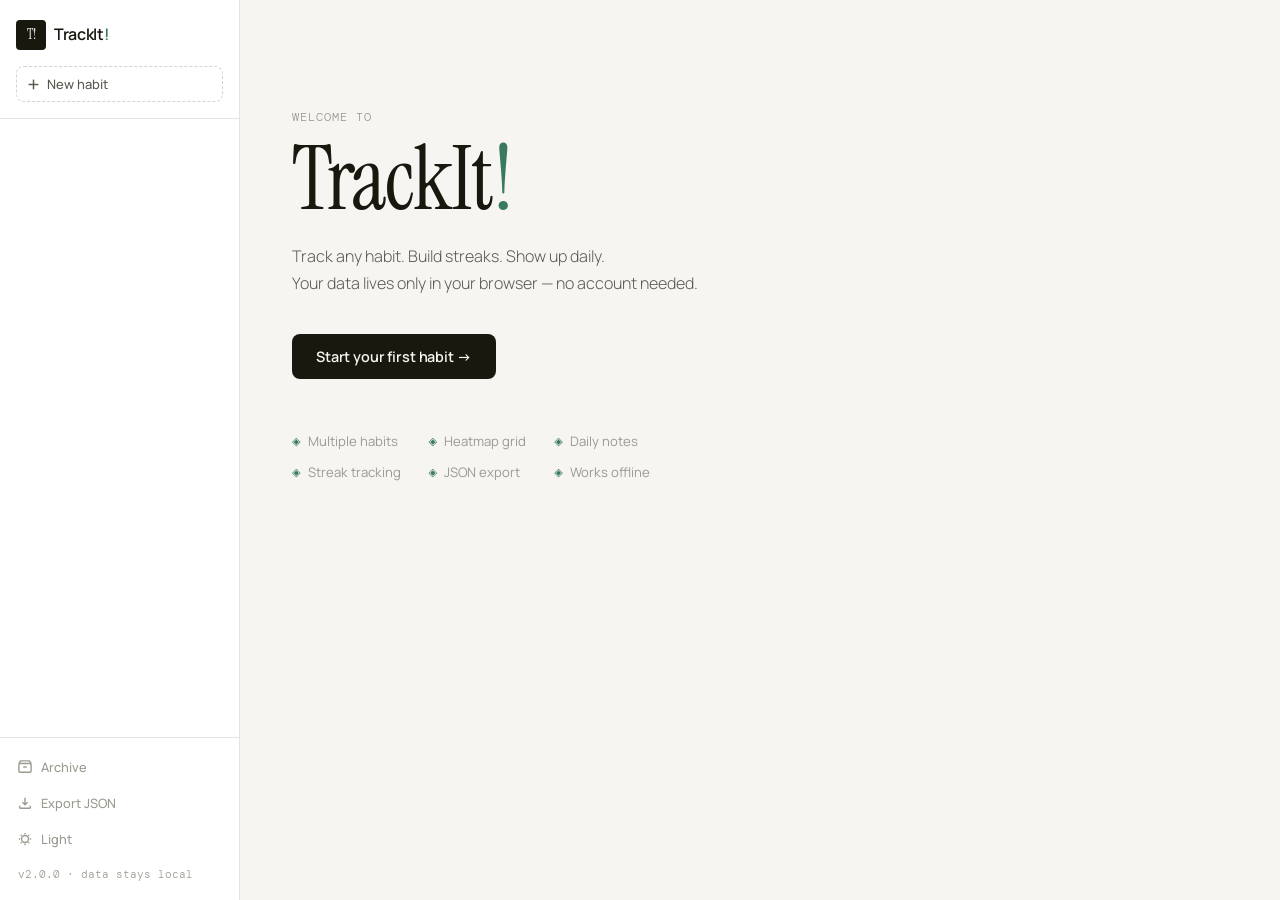
==== index.html @ 3485bd57 "Update index.html" ====
<!DOCTYPE html>
<html lang="en" data-theme="light">
<head>
  <meta charset="UTF-8" />
  <meta name="viewport" content="width=device-width, initial-scale=1.0" />
  <meta name="description" content="TrackIt! — Advanced daily habit and challenge tracker. Track multiple habits, build streaks, visualize progress with heatmaps. Free, private, no sign-up required." />
  <meta name="keywords" content="habit tracker, daily tracker, streak tracker, challenge tracker, productivity, goal tracker" />
  <meta name="category" content="AI Tools & Productivity" />
  <meta name="author" content="TrackIt!" />
  <meta property="og:title" content="TrackIt! — Daily Habit & Challenge Tracker" />
  <meta property="og:description" content="Track multiple habits, build streaks, and visualize your progress. 100% free, no sign-up, works offline." />
  <meta property="og:type" content="website" />
  <title>TrackIt! — Daily Habit & Challenge Tracker</title>
  <link rel="preconnect" href="https://fonts.googleapis.com" />
  <link rel="preconnect" href="https://fonts.gstatic.com" crossorigin />
  <link href="https://fonts.googleapis.com/css2?family=Instrument+Serif:ital@0;1&family=DM+Mono:wght@300;400;500&family=Manrope:wght@300;400;500;600;700&display=swap" rel="stylesheet" />
  <link rel="stylesheet" href="style.css" />

  <script src="script.js"></script> <link rel="manifest" href="manifest.json">
<script>
  if('serviceWorker' in navigator) {
    navigator.serviceWorker.register('sw.js');
  }
</script>
</head>
<body>

  <!-- ─── APP SHELL ─── -->
  <div class="app" id="app">

    <!-- Sidebar -->
    <aside class="sidebar" id="sidebar">
      <div class="sidebar-top">
        <div class="brand">
          <span class="brand-mark">T!</span>
          <span class="brand-name">TrackIt<span class="brand-dot">!</span></span>
        </div>
        <button class="btn-new-habit" id="btnNewHabit" title="New habit (N)">
          <svg viewBox="0 0 16 16" fill="none" stroke="currentColor" stroke-width="1.8"><line x1="8" y1="2" x2="8" y2="14"/><line x1="2" y1="8" x2="14" y2="8"/></svg>
          New habit
        </button>
      </div>

      <nav class="habit-list" id="habitList" aria-label="Your habits"></nav>

      <div class="sidebar-bottom">
        <button class="sb-action" id="btnArchive" title="View archived habits">
          <svg viewBox="0 0 16 16" fill="none" stroke="currentColor" stroke-width="1.6"><rect x="1" y="4" width="14" height="10" rx="1.5"/><path d="M1 4l2-3h10l2 3"/><line x1="6" y1="8" x2="10" y2="8"/></svg>
          Archive
        </button>
        <button class="sb-action" id="btnExport" title="Export all data">
          <svg viewBox="0 0 16 16" fill="none" stroke="currentColor" stroke-width="1.6"><path d="M8 2v8M5 7l3 3 3-3"/><path d="M2 11v2a1 1 0 001 1h10a1 1 0 001-1v-2"/></svg>
          Export JSON
        </button>
        <button class="sb-action" id="btnTheme" title="Toggle theme (T)">
          <svg viewBox="0 0 16 16" fill="none" stroke="currentColor" stroke-width="1.6" id="themeIconSvg"><circle cx="8" cy="8" r="4"/><line x1="8" y1="1" x2="8" y2="2.5"/><line x1="8" y1="13.5" x2="8" y2="15"/><line x1="1" y1="8" x2="2.5" y2="8"/><line x1="13.5" y1="8" x2="15" y2="8"/><line x1="3.2" y1="3.2" x2="4.2" y2="4.2"/><line x1="11.8" y1="11.8" x2="12.8" y2="12.8"/><line x1="12.8" y1="3.2" x2="11.8" y2="4.2"/><line x1="4.2" y1="11.8" x2="3.2" y2="12.8"/></svg>
          <span id="themeLabel">Light</span>
        </button>
        <div class="sidebar-version">v2.0.0 · data stays local</div>
      </div>
    </aside>

    <!-- Mobile top bar -->
    <div class="topbar" id="topbar">
      <button class="topbar-menu" id="btnMobileMenu" aria-label="Menu">
        <svg viewBox="0 0 16 16" fill="none" stroke="currentColor" stroke-width="1.8"><line x1="2" y1="4" x2="14" y2="4"/><line x1="2" y1="8" x2="14" y2="8"/><line x1="2" y1="12" x2="14" y2="12"/></svg>
      </button>
      <span class="topbar-title" id="topbarTitle">TrackIt!</span>
      <button class="topbar-add" id="btnMobileNew" aria-label="New habit">
        <svg viewBox="0 0 16 16" fill="none" stroke="currentColor" stroke-width="1.8"><line x1="8" y1="2" x2="8" y2="14"/><line x1="2" y1="8" x2="14" y2="8"/></svg>
      </button>
    </div>

    <!-- Main content area -->
    <main class="main" id="main">

      <!-- ── EMPTY STATE ── -->
      <section class="view" id="viewEmpty">
        <div class="empty-state">
          <p class="empty-eyebrow">welcome to</p>
          <h1 class="empty-title">TrackIt<span class="empty-accent">!</span></h1>
          <p class="empty-sub">Track any habit. Build streaks. Show up daily.<br/>Your data lives only in your browser — no account needed.</p>
          <button class="btn-primary-lg" id="btnEmptyNew">Start your first habit →</button>
          <div class="empty-features">
            <div class="ef-item"><span class="ef-icon">◈</span> Multiple habits</div>
            <div class="ef-item"><span class="ef-icon">◈</span> Heatmap grid</div>
            <div class="ef-item"><span class="ef-icon">◈</span> Daily notes</div>
            <div class="ef-item"><span class="ef-icon">◈</span> Streak tracking</div>
            <div class="ef-item"><span class="ef-icon">◈</span> JSON export</div>
            <div class="ef-item"><span class="ef-icon">◈</span> Works offline</div>
          </div>
        </div>
      </section>

      <!-- ── HABIT DETAIL VIEW ── -->
      <section class="view hidden" id="viewDetail">

        <!-- Detail header -->
        <header class="detail-header">
          <div class="detail-title-row">
            <div class="detail-color-dot" id="detailColorDot"></div>
            <h1 class="detail-title" id="detailTitle">—</h1>
            <div class="detail-badge" id="detailBadge"></div>
          </div>
          <div class="detail-meta-row">
            <span class="detail-meta" id="detailMeta">—</span>
            <div class="detail-actions">
              <button class="action-btn" id="btnEditHabit" title="Edit habit">
                <svg viewBox="0 0 16 16" fill="none" stroke="currentColor" stroke-width="1.6"><path d="M11.5 2.5l2 2L5 13H3v-2L11.5 2.5z"/></svg>
                Edit
              </button>
              <button class="action-btn danger" id="btnDeleteHabit" title="Delete habit">
                <svg viewBox="0 0 16 16" fill="none" stroke="currentColor" stroke-width="1.6"><polyline points="2,4 14,4"/><path d="M5 4V2h6v2M6 7v5M10 7v5"/><path d="M3 4l1 9a1 1 0 001 1h6a1 1 0 001-1l1-9"/></svg>
                Delete
              </button>
            </div>
          </div>
        </header>

        <!-- Stats strip -->
        <div class="stats-strip">
          <div class="stat-card">
            <span class="stat-num" id="statCompleted">0</span>
            <span class="stat-lbl">completed</span>
          </div>
          <div class="stat-card">
            <span class="stat-num" id="statRemaining">0</span>
            <span class="stat-lbl">remaining</span>
          </div>
          <div class="stat-card accent-card">
            <span class="stat-num" id="statPercent">0%</span>
            <span class="stat-lbl">progress</span>
          </div>
          <div class="stat-card">
            <span class="stat-num" id="statStreak">0</span>
            <span class="stat-lbl">cur. streak</span>
          </div>
          <div class="stat-card">
            <span class="stat-num" id="statBestStreak">0</span>
            <span class="stat-lbl">best streak</span>
          </div>
          <div class="stat-card">
            <span class="stat-num" id="statWeekly">0%</span>
            <span class="stat-lbl">this week</span>
          </div>
        </div>

        <!-- Progress bar -->
        <div class="progress-wrap">
          <div class="progress-track">
            <div class="progress-fill" id="progressFill"></div>
          </div>
          <span class="progress-label" id="progressLabel">0 / 0 days</span>
        </div>

        <!-- Grid section -->
        <div class="grid-section">
          <div class="grid-header">
            <h2 class="grid-title">Day tracker</h2>
            <div class="grid-legend">
              <span class="gl-item"><span class="gl-dot gl-done"></span>Done</span>
              <span class="gl-item"><span class="gl-dot gl-noted"></span>Has note</span>
              <span class="gl-item"><span class="gl-dot gl-todo"></span>Pending</span>
              <span class="gl-sep">· click to toggle · long press for note</span>
            </div>
          </div>
          <div class="day-grid" id="dayGrid" role="list" aria-label="Day grid"></div>
        </div>

        <!-- Notes timeline -->
        <div class="notes-section" id="notesSection">
          <h2 class="notes-title">Notes <span class="notes-count" id="notesCount"></span></h2>
          <div class="notes-list" id="notesList"></div>
        </div>

      </section>

      <!-- ── ARCHIVE VIEW ── -->
      <section class="view hidden" id="viewArchive">
        <header class="arch-header">
          <h1 class="arch-title">Archive</h1>
          <button class="text-btn" id="btnBackFromArchive">← Back</button>
        </header>
        <div class="arch-list" id="archList"></div>
        <p class="arch-empty hidden" id="archEmpty">No archived habits yet.</p>
      </section>

    </main>
  </div>

  <!-- ─── MOBILE SIDEBAR OVERLAY ─── -->
  <div class="sidebar-overlay hidden" id="sidebarOverlay"></div>

  <!-- ─── MODAL: Create / Edit Habit ─── -->
  <div class="modal-backdrop hidden" id="modalHabit" role="dialog" aria-modal="true" aria-labelledby="modalHabitTitle">
    <div class="modal">
      <div class="modal-header">
        <h2 class="modal-title" id="modalHabitTitle">New habit</h2>
        <button class="modal-close" id="btnCloseHabitModal" aria-label="Close">✕</button>
      </div>
      <div class="modal-body">
        <div class="form-field">
          <label class="form-label" for="inputHabitName">Habit name *</label>
          <input class="form-input" type="text" id="inputHabitName" placeholder="e.g. Read 20 pages daily" maxlength="70" autocomplete="off" />
        </div>
        <div class="form-field">
          <label class="form-label" for="inputHabitDesc">Description (optional)</label>
          <input class="form-input" type="text" id="inputHabitDesc" placeholder="Why does this matter to you?" maxlength="140" autocomplete="off" />
        </div>
        <div class="form-field">
          <label class="form-label">Duration</label>
          <div class="dur-grid">
            <button class="dur-btn active" data-days="21">21 days</button>
            <button class="dur-btn" data-days="30">30 days</button>
            <button class="dur-btn" data-days="60">60 days</button>
            <button class="dur-btn" data-days="90">90 days</button>
            <button class="dur-btn" data-days="100">100 days</button>
            <button class="dur-btn" data-days="150">150 days</button>
          </div>
        </div>
        <div class="form-field">
          <label class="form-label">Color tag</label>
          <div class="color-picker" id="colorPicker">
            <button class="cp-btn active" data-color="#3a7a5c" style="background:#3a7a5c" aria-label="Green"></button>
            <button class="cp-btn" data-color="#4a72a8" style="background:#4a72a8" aria-label="Blue"></button>
            <button class="cp-btn" data-color="#a0522d" style="background:#a0522d" aria-label="Brown"></button>
            <button class="cp-btn" data-color="#8b5cf6" style="background:#8b5cf6" aria-label="Purple"></button>
            <button class="cp-btn" data-color="#c47d2f" style="background:#c47d2f" aria-label="Amber"></button>
            <button class="cp-btn" data-color="#c24a6e" style="background:#c24a6e" aria-label="Rose"></button>
            <button class="cp-btn" data-color="#2d7a8b" style="background:#2d7a8b" aria-label="Teal"></button>
            <button class="cp-btn" data-color="#6b7280" style="background:#6b7280" aria-label="Gray"></button>
          </div>
        </div>
        <div class="form-field">
          <label class="form-label" for="inputStartDate">Start date</label>
          <input class="form-input" type="date" id="inputStartDate" />
        </div>
      </div>
      <div class="modal-footer">
        <button class="btn-ghost" id="btnCancelHabit">Cancel</button>
        <button class="btn-primary-sm" id="btnSaveHabit">Create habit →</button>
      </div>
    </div>
  </div>

  <!-- ─── MODAL: Day Note ─── -->
  <div class="modal-backdrop hidden" id="modalNote" role="dialog" aria-modal="true" aria-labelledby="modalNoteTitle">
    <div class="modal modal-sm">
      <div class="modal-header">
        <h2 class="modal-title" id="modalNoteTitle">Day note</h2>
        <button class="modal-close" id="btnCloseNoteModal" aria-label="Close">✕</button>
      </div>
      <div class="modal-body">
        <p class="note-day-label" id="noteDayLabel">Day — </p>
        <div class="note-toggle-row">
          <span>Mark as completed?</span>
          <label class="toggle-switch">
            <input type="checkbox" id="noteDoneCheckbox" />
            <span class="toggle-track"><span class="toggle-thumb"></span></span>
          </label>
        </div>
        <div class="form-field">
          <label class="form-label" for="inputNoteText">Note (optional)</label>
          <textarea class="form-textarea" id="inputNoteText" placeholder="How did it go today? Any reflections…" rows="4" maxlength="500"></textarea>
          <span class="char-count" id="noteCharCount">0 / 500</span>
        </div>
      </div>
      <div class="modal-footer">
        <button class="btn-ghost" id="btnCancelNote">Cancel</button>
        <button class="btn-primary-sm" id="btnSaveNote">Save →</button>
      </div>
    </div>
  </div>

  <!-- ─── TOAST ─── -->
  <div class="toast-container" id="toastContainer" aria-live="polite"></div>

  <!-- ─── CONFETTI CANVAS ─── -->
  <canvas id="confettiCanvas" aria-hidden="true"></canvas>


</body>
</html>
---- style.css ----
/* ============================================================
   TRACKIT! v2 — style.css
   Instrument Serif display · Manrope body · DM Mono data
   Refined editorial-minimalist productivity aesthetic
   ============================================================ */

/* ── Tokens ── */
:root {
  --bg:           #f6f5f2;
  --bg-2:         #efeee9;
  --surface:      #ffffff;
  --surface-2:    #f9f8f5;
  --border:       #e4e3de;
  --border-2:     #d4d3cc;
  --text:         #18180f;
  --text-2:       #5a594f;
  --text-3:       #9b9a90;
  --text-inv:     #f6f5f2;
  --accent:       #3a7a5c;
  --accent-dim:   #edf5f0;
  --accent-border:#b4d9c5;
  --danger:       #b94040;
  --danger-dim:   #fdf0f0;
  --sidebar-w:    240px;
  --topbar-h:     52px;
  --font-serif:   'Instrument Serif', Georgia, serif;
  --font-sans:    'Manrope', system-ui, sans-serif;
  --font-mono:    'DM Mono', 'Courier New', monospace;
  --r-sm:         4px;
  --r:            8px;
  --r-lg:         14px;
  --shadow-sm:    0 1px 3px rgba(0,0,0,0.07);
  --shadow:       0 4px 16px rgba(0,0,0,0.09);
  --shadow-lg:    0 8px 32px rgba(0,0,0,0.13);
  --ease:         cubic-bezier(0.4, 0, 0.2, 1);
  --t:            160ms;
}

[data-theme="dark"] {
  --bg:           #111109;
  --bg-2:         #1a1a12;
  --surface:      #1f1f17;
  --surface-2:    #252518;
  --border:       #2a2a20;
  --border-2:     #38382c;
  --text:         #f0efe8;
  --text-2:       #9b9a8c;
  --text-3:       #5a5a4f;
  --text-inv:     #111109;
  --accent:       #5aad82;
  --accent-dim:   #1a2e24;
  --accent-border:#2e5c40;
  --danger:       #d46060;
  --danger-dim:   #2a1515;
  --shadow-sm:    0 1px 3px rgba(0,0,0,0.3);
  --shadow:       0 4px 16px rgba(0,0,0,0.35);
  --shadow-lg:    0 8px 32px rgba(0,0,0,0.45);
}

/* ── Reset ── */
*, *::before, *::after { box-sizing: border-box; margin: 0; padding: 0; }
html { font-size: 16px; scroll-behavior: smooth; }
body {
  background: var(--bg);
  color: var(--text);
  font-family: var(--font-sans);
  font-size: 0.9rem;
  line-height: 1.6;
  -webkit-font-smoothing: antialiased;
  -moz-osx-font-smoothing: grayscale;
  min-height: 100vh;
  transition: background var(--t) var(--ease), color var(--t) var(--ease);
}
button { cursor: pointer; font-family: inherit; border: none; background: none; transition: all var(--t) var(--ease); }
input, textarea { font-family: inherit; }
*:focus-visible { outline: 2px solid var(--accent); outline-offset: 2px; border-radius: var(--r-sm); }

/* ── App layout ── */
.app {
  display: flex;
  min-height: 100vh;
}

/* ── Sidebar ── */
.sidebar {
  width: var(--sidebar-w);
  min-height: 100vh;
  background: var(--surface);
  border-right: 1px solid var(--border);
  display: flex;
  flex-direction: column;
  position: fixed;
  top: 0; left: 0; bottom: 0;
  z-index: 50;
  transition: transform var(--t) var(--ease), background var(--t) var(--ease);
}
.sidebar-top { padding: 20px 16px 16px; border-bottom: 1px solid var(--border); }
.brand { display: flex; align-items: center; gap: 8px; margin-bottom: 16px; }
.brand-mark {
  width: 30px; height: 30px;
  background: var(--text);
  color: var(--bg);
  border-radius: var(--r-sm);
  display: flex; align-items: center; justify-content: center;
  font-family: var(--font-serif);
  font-size: 0.9rem;
  font-weight: 400;
  flex-shrink: 0;
}
.brand-name { font-size: 1rem; font-weight: 600; letter-spacing: -0.02em; }
.brand-dot { color: var(--accent); }

.btn-new-habit {
  width: 100%;
  display: flex;
  align-items: center;
  gap: 7px;
  padding: 8px 10px;
  border: 1.5px dashed var(--border-2);
  border-radius: var(--r);
  font-size: 0.8125rem;
  color: var(--text-2);
  font-weight: 500;
}
.btn-new-habit svg { width: 13px; height: 13px; flex-shrink: 0; }
.btn-new-habit:hover { border-color: var(--accent); color: var(--accent); background: var(--accent-dim); }

.habit-list { flex: 1; overflow-y: auto; padding: 8px 8px; }
.habit-list::-webkit-scrollbar { width: 3px; }
.habit-list::-webkit-scrollbar-track { background: transparent; }
.habit-list::-webkit-scrollbar-thumb { background: var(--border-2); border-radius: 99px; }

.habit-item {
  display: flex;
  align-items: center;
  gap: 9px;
  padding: 9px 10px;
  border-radius: var(--r);
  cursor: pointer;
  font-size: 0.825rem;
  color: var(--text-2);
  font-weight: 500;
  position: relative;
  overflow: hidden;
  transition: background var(--t) var(--ease), color var(--t) var(--ease);
}
.habit-item:hover { background: var(--bg); color: var(--text); }
.habit-item.active { background: var(--bg-2); color: var(--text); }
.habit-item-dot {
  width: 8px; height: 8px;
  border-radius: 50%;
  flex-shrink: 0;
}
.habit-item-name { flex: 1; white-space: nowrap; overflow: hidden; text-overflow: ellipsis; }
.habit-item-pct {
  font-family: var(--font-mono);
  font-size: 0.7rem;
  color: var(--text-3);
  font-weight: 400;
  flex-shrink: 0;
}
.habit-item.active .habit-item-pct { color: var(--text-2); }

.habit-list-empty {
  padding: 16px 10px;
  font-size: 0.8rem;
  color: var(--text-3);
  text-align: center;
  font-style: italic;
}

.sidebar-bottom {
  padding: 12px 8px;
  border-top: 1px solid var(--border);
  display: flex;
  flex-direction: column;
  gap: 2px;
}
.sb-action {
  display: flex;
  align-items: center;
  gap: 9px;
  width: 100%;
  padding: 8px 10px;
  border-radius: var(--r);
  font-size: 0.8rem;
  color: var(--text-3);
  font-weight: 500;
  text-align: left;
}
.sb-action svg { width: 14px; height: 14px; flex-shrink: 0; }
.sb-action:hover { background: var(--bg); color: var(--text-2); }
.sidebar-version {
  padding: 8px 10px 4px;
  font-size: 0.7rem;
  color: var(--text-3);
  font-family: var(--font-mono);
  font-weight: 300;
}

/* ── Mobile top bar ── */
.topbar {
  display: none;
  position: fixed;
  top: 0; left: 0; right: 0;
  height: var(--topbar-h);
  background: var(--surface);
  border-bottom: 1px solid var(--border);
  z-index: 60;
  align-items: center;
  justify-content: space-between;
  padding: 0 16px;
}
.topbar-menu, .topbar-add {
  width: 36px; height: 36px;
  display: flex; align-items: center; justify-content: center;
  color: var(--text-2);
  border-radius: var(--r-sm);
}
.topbar-menu svg, .topbar-add svg { width: 18px; height: 18px; }
.topbar-menu:hover, .topbar-add:hover { background: var(--bg); color: var(--text); }
.topbar-title { font-weight: 600; font-size: 0.9rem; letter-spacing: -0.01em; }

/* ── Sidebar overlay (mobile) ── */
.sidebar-overlay {
  display: none;
  position: fixed; inset: 0;
  background: rgba(0,0,0,0.4);
  z-index: 49;
  backdrop-filter: blur(2px);
}
.sidebar-overlay.visible { display: block; }

/* ── Main ── */
.main {
  flex: 1;
  margin-left: var(--sidebar-w);
  min-height: 100vh;
  display: flex;
  flex-direction: column;
}
.view { padding: 48px 52px; max-width: 860px; }

/* ── Empty State ── */
.empty-state {
  display: flex;
  flex-direction: column;
  align-items: flex-start;
  padding-top: 60px;
}
.empty-eyebrow {
  font-family: var(--font-mono);
  font-size: 0.75rem;
  font-weight: 300;
  color: var(--text-3);
  letter-spacing: 0.08em;
  text-transform: uppercase;
  margin-bottom: 8px;
}
.empty-title {
  font-family: var(--font-serif);
  font-size: clamp(3.5rem, 8vw, 5.5rem);
  font-weight: 400;
  line-height: 1;
  letter-spacing: -0.02em;
  margin-bottom: 20px;
}
.empty-accent { color: var(--accent); }
.empty-sub {
  font-size: 1rem;
  color: var(--text-2);
  font-weight: 300;
  line-height: 1.7;
  max-width: 420px;
  margin-bottom: 36px;
}
.btn-primary-lg {
  padding: 13px 24px;
  background: var(--text);
  color: var(--bg);
  border-radius: var(--r);
  font-size: 0.9rem;
  font-weight: 600;
  letter-spacing: -0.01em;
  margin-bottom: 52px;
}
.btn-primary-lg:hover { opacity: 0.8; transform: translateY(-1px); }
.btn-primary-lg:active { transform: translateY(0); }

.empty-features {
  display: grid;
  grid-template-columns: repeat(3, auto);
  gap: 10px 28px;
}
.ef-item { font-size: 0.82rem; color: var(--text-3); display: flex; align-items: center; gap: 7px; }
.ef-icon { color: var(--accent); font-size: 0.7rem; }

/* ── Detail header ── */
.detail-header {
  border-bottom: 1px solid var(--border);
  padding-bottom: 20px;
  margin-bottom: 32px;
}
.detail-title-row {
  display: flex;
  align-items: center;
  gap: 12px;
  margin-bottom: 10px;
  flex-wrap: wrap;
}
.detail-color-dot {
  width: 12px; height: 12px;
  border-radius: 50%;
  flex-shrink: 0;
}
.detail-title {
  font-family: var(--font-serif);
  font-size: clamp(1.6rem, 3.5vw, 2.2rem);
  font-weight: 400;
  letter-spacing: -0.02em;
  line-height: 1.2;
}
.detail-badge {
  font-family: var(--font-mono);
  font-size: 0.7rem;
  font-weight: 400;
  padding: 3px 8px;
  border-radius: 99px;
  background: var(--accent-dim);
  color: var(--accent);
  border: 1px solid var(--accent-border);
}
.detail-meta-row {
  display: flex;
  align-items: center;
  justify-content: space-between;
  flex-wrap: wrap;
  gap: 12px;
}
.detail-meta {
  font-size: 0.8rem;
  color: var(--text-3);
  font-family: var(--font-mono);
  font-weight: 300;
}
.detail-actions { display: flex; gap: 6px; }
.action-btn {
  display: flex;
  align-items: center;
  gap: 5px;
  padding: 6px 10px;
  border-radius: var(--r-sm);
  border: 1px solid var(--border);
  font-size: 0.775rem;
  color: var(--text-2);
  font-weight: 500;
}
.action-btn svg { width: 12px; height: 12px; }
.action-btn:hover { background: var(--bg); color: var(--text); border-color: var(--border-2); }
.action-btn.danger:hover { background: var(--danger-dim); color: var(--danger); border-color: var(--danger); }

/* ── Stats strip ── */
.stats-strip {
  display: flex;
  gap: 0;
  border: 1px solid var(--border);
  border-radius: var(--r-lg);
  overflow: hidden;
  margin-bottom: 24px;
  background: var(--surface);
}
.stat-card {
  flex: 1;
  padding: 16px 14px 14px;
  display: flex;
  flex-direction: column;
  gap: 4px;
  border-right: 1px solid var(--border);
  min-width: 0;
}
.stat-card:last-child { border-right: none; }
.stat-num {
  font-family: var(--font-mono);
  font-size: 1.4rem;
  font-weight: 400;
  letter-spacing: -0.04em;
  line-height: 1;
  color: var(--text);
}
.stat-lbl {
  font-size: 0.68rem;
  color: var(--text-3);
  text-transform: uppercase;
  letter-spacing: 0.06em;
  font-weight: 600;
  white-space: nowrap;
}
.accent-card .stat-num { color: var(--accent); }

/* ── Progress bar ── */
.progress-wrap {
  display: flex;
  align-items: center;
  gap: 14px;
  margin-bottom: 36px;
}
.progress-track {
  flex: 1;
  height: 4px;
  background: var(--border);
  border-radius: 99px;
  overflow: hidden;
}
.progress-fill {
  height: 100%;
  width: 0%;
  background: var(--accent);
  border-radius: 99px;
  transition: width 500ms var(--ease);
}
.progress-label {
  font-family: var(--font-mono);
  font-size: 0.72rem;
  color: var(--text-3);
  white-space: nowrap;
  font-weight: 400;
}

/* ── Grid ── */
.grid-section { margin-bottom: 48px; }
.grid-header {
  display: flex;
  align-items: center;
  justify-content: space-between;
  margin-bottom: 16px;
  flex-wrap: wrap;
  gap: 10px;
}
.grid-title { font-size: 0.8125rem; font-weight: 600; text-transform: uppercase; letter-spacing: 0.07em; color: var(--text-2); }
.grid-legend {
  display: flex;
  align-items: center;
  gap: 12px;
  flex-wrap: wrap;
}
.gl-item { display: flex; align-items: center; gap: 5px; font-size: 0.72rem; color: var(--text-3); }
.gl-dot {
  width: 9px; height: 9px;
  border-radius: 2px;
  border: 1px solid;
}
.gl-done { background: var(--accent-dim); border-color: var(--accent-border); }
.gl-noted { background: #fef3e2; border-color: #f5c976; }
[data-theme="dark"] .gl-noted { background: #2a2000; border-color: #5a4000; }
.gl-todo { background: var(--surface-2); border-color: var(--border-2); }
.gl-sep { font-size: 0.7rem; color: var(--text-3); font-style: italic; }

.day-grid {
  display: grid;
  grid-template-columns: repeat(auto-fill, minmax(52px, 1fr));
  gap: 5px;
}

/* Day cell */
.day-cell {
  aspect-ratio: 1;
  border: 1px solid var(--border);
  border-radius: var(--r-sm);
  display: flex;
  flex-direction: column;
  align-items: center;
  justify-content: center;
  gap: 2px;
  font-family: var(--font-mono);
  font-size: 0.7rem;
  font-weight: 400;
  color: var(--text-3);
  background: var(--surface);
  cursor: pointer;
  user-select: none;
  position: relative;
  transition: border-color var(--t) var(--ease), background var(--t) var(--ease),
              color var(--t) var(--ease), transform var(--t) var(--ease),
              box-shadow var(--t) var(--ease);
}
.day-cell:hover { border-color: var(--accent); color: var(--accent); transform: translateY(-1px); box-shadow: var(--shadow-sm); }
.day-cell:active { transform: translateY(0); box-shadow: none; }
.day-cell.done {
  background: var(--accent-dim);
  border-color: var(--accent-border);
  color: var(--accent);
  font-weight: 500;
}
.day-cell.has-note { box-shadow: inset 0 -2px 0 0 #f5c976; }
[data-theme="dark"] .day-cell.has-note { box-shadow: inset 0 -2px 0 0 #5a4000; }
.day-cell.done.has-note { box-shadow: inset 0 -2px 0 0 #f5c976; }
.cell-check {
  position: absolute;
  top: 2px; right: 3px;
  font-size: 0.5rem;
  color: var(--accent);
  opacity: 0.75;
  font-family: var(--font-sans);
}
.cell-note-dot {
  position: absolute;
  bottom: 3px; right: 3px;
  width: 4px; height: 4px;
  border-radius: 50%;
  background: #f5c976;
}
[data-theme="dark"] .cell-note-dot { background: #8a6400; }

/* Pop animation */
@keyframes cellPop {
  0%   { transform: scale(1); }
  35%  { transform: scale(0.88); }
  65%  { transform: scale(1.08); }
  100% { transform: scale(1); }
}
.day-cell.pop { animation: cellPop 230ms var(--ease) forwards; }

/* ── Notes timeline ── */
.notes-section { border-top: 1px solid var(--border); padding-top: 28px; }
.notes-title {
  font-size: 0.8125rem;
  font-weight: 600;
  text-transform: uppercase;
  letter-spacing: 0.07em;
  color: var(--text-2);
  margin-bottom: 16px;
  display: flex;
  align-items: center;
  gap: 8px;
}
.notes-count {
  font-family: var(--font-mono);
  font-size: 0.7rem;
  font-weight: 400;
  color: var(--text-3);
  text-transform: none;
  letter-spacing: 0;
}
.notes-list { display: flex; flex-direction: column; gap: 12px; }
.note-entry {
  display: flex;
  gap: 16px;
  padding: 14px 16px;
  background: var(--surface);
  border: 1px solid var(--border);
  border-radius: var(--r);
  animation: fadeUp 250ms var(--ease);
}
@keyframes fadeUp { from { opacity:0; transform: translateY(6px); } to { opacity:1; transform: translateY(0); } }
.note-entry-day {
  font-family: var(--font-mono);
  font-size: 0.7rem;
  font-weight: 500;
  color: var(--text-3);
  white-space: nowrap;
  padding-top: 2px;
  min-width: 44px;
}
.note-entry-text { font-size: 0.875rem; color: var(--text-2); line-height: 1.6; font-weight: 300; }
.notes-empty { font-size: 0.825rem; color: var(--text-3); font-style: italic; padding: 4px 0; }

/* ── Archive view ── */
.arch-header {
  display: flex; align-items: center; justify-content: space-between;
  margin-bottom: 32px;
  border-bottom: 1px solid var(--border);
  padding-bottom: 16px;
}
.arch-title { font-family: var(--font-serif); font-size: 2rem; font-weight: 400; letter-spacing: -0.02em; }
.arch-list { display: flex; flex-direction: column; gap: 12px; }
.arch-card {
  padding: 16px 20px;
  background: var(--surface);
  border: 1px solid var(--border);
  border-radius: var(--r-lg);
  display: flex;
  align-items: center;
  gap: 14px;
}
.arch-dot { width: 10px; height: 10px; border-radius: 50%; flex-shrink: 0; }
.arch-info { flex: 1; }
.arch-name { font-weight: 600; font-size: 0.9rem; margin-bottom: 3px; }
.arch-sub { font-size: 0.78rem; color: var(--text-3); font-family: var(--font-mono); font-weight: 300; }
.arch-pct { font-family: var(--font-mono); font-size: 1.1rem; font-weight: 400; color: var(--text-2); }
.arch-restore {
  padding: 6px 12px;
  border: 1px solid var(--border-2);
  border-radius: var(--r-sm);
  font-size: 0.775rem;
  color: var(--text-2);
  font-weight: 500;
}
.arch-restore:hover { border-color: var(--accent); color: var(--accent); }
.arch-empty { font-size: 0.9rem; color: var(--text-3); font-style: italic; padding: 16px 0; }

/* ── Shared buttons ── */
.text-btn { font-size: 0.825rem; color: var(--text-3); font-weight: 500; padding: 4px 0; border-bottom: 1px solid transparent; }
.text-btn:hover { color: var(--text-2); border-color: var(--border-2); }

/* ── Modal ── */
.modal-backdrop {
  position: fixed; inset: 0;
  background: rgba(0,0,0,0.45);
  z-index: 200;
  display: flex;
  align-items: center;
  justify-content: center;
  padding: 16px;
  backdrop-filter: blur(3px);
  animation: backdropIn 160ms var(--ease);
}
@keyframes backdropIn { from { opacity:0; } to { opacity:1; } }
.modal-backdrop.hidden { display: none; }
.modal {
  background: var(--surface);
  border: 1px solid var(--border);
  border-radius: var(--r-lg);
  width: 100%;
  max-width: 480px;
  box-shadow: var(--shadow-lg);
  animation: modalIn 200ms var(--ease);
}
.modal-sm { max-width: 400px; }
@keyframes modalIn { from { opacity:0; transform: scale(0.96) translateY(8px); } to { opacity:1; transform: scale(1) translateY(0); } }
.modal-header {
  display: flex;
  align-items: center;
  justify-content: space-between;
  padding: 20px 24px 16px;
  border-bottom: 1px solid var(--border);
}
.modal-title { font-size: 1rem; font-weight: 600; letter-spacing: -0.01em; }
.modal-close {
  width: 28px; height: 28px;
  display: flex; align-items: center; justify-content: center;
  border-radius: var(--r-sm);
  font-size: 0.8rem;
  color: var(--text-3);
}
.modal-close:hover { background: var(--bg); color: var(--text); }
.modal-body { padding: 20px 24px; display: flex; flex-direction: column; gap: 18px; }
.modal-footer {
  display: flex;
  align-items: center;
  justify-content: flex-end;
  gap: 8px;
  padding: 16px 24px 20px;
  border-top: 1px solid var(--border);
}

/* Form elements */
.form-field { display: flex; flex-direction: column; gap: 6px; }
.form-label { font-size: 0.775rem; font-weight: 600; color: var(--text-2); text-transform: uppercase; letter-spacing: 0.05em; }
.form-input {
  width: 100%;
  padding: 10px 12px;
  background: var(--bg);
  border: 1px solid var(--border-2);
  border-radius: var(--r-sm);
  font-size: 0.875rem;
  color: var(--text);
  outline: none;
  transition: border-color var(--t) var(--ease), box-shadow var(--t) var(--ease);
}
.form-input::placeholder { color: var(--text-3); }
.form-input:focus { border-color: var(--accent); box-shadow: 0 0 0 3px color-mix(in srgb, var(--accent) 13%, transparent); }
.form-textarea {
  width: 100%;
  padding: 10px 12px;
  background: var(--bg);
  border: 1px solid var(--border-2);
  border-radius: var(--r-sm);
  font-size: 0.875rem;
  color: var(--text);
  outline: none;
  resize: vertical;
  min-height: 90px;
  transition: border-color var(--t) var(--ease), box-shadow var(--t) var(--ease);
  line-height: 1.6;
}
.form-textarea::placeholder { color: var(--text-3); }
.form-textarea:focus { border-color: var(--accent); box-shadow: 0 0 0 3px color-mix(in srgb, var(--accent) 13%, transparent); }
.char-count { font-size: 0.7rem; color: var(--text-3); text-align: right; font-family: var(--font-mono); }
.form-input[type="date"] { color-scheme: light; }
[data-theme="dark"] .form-input[type="date"] { color-scheme: dark; }

.dur-grid { display: flex; flex-wrap: wrap; gap: 6px; }
.dur-btn {
  padding: 7px 14px;
  border: 1px solid var(--border-2);
  border-radius: var(--r-sm);
  font-size: 0.8rem;
  font-weight: 500;
  color: var(--text-2);
  background: var(--surface);
  transition: all var(--t) var(--ease);
}
.dur-btn:hover { border-color: var(--accent); color: var(--accent); }
.dur-btn.active { background: var(--text); border-color: var(--text); color: var(--bg); }

.color-picker { display: flex; gap: 8px; flex-wrap: wrap; }
.cp-btn {
  width: 24px; height: 24px;
  border-radius: 50%;
  border: 2px solid transparent;
  transition: transform var(--t) var(--ease), box-shadow var(--t) var(--ease);
  position: relative;
}
.cp-btn:hover { transform: scale(1.15); }
.cp-btn.active { box-shadow: 0 0 0 3px var(--bg), 0 0 0 5px currentColor; transform: scale(1.1); }

.note-day-label {
  font-family: var(--font-mono);
  font-size: 0.8rem;
  color: var(--text-3);
  font-weight: 300;
}
.note-toggle-row {
  display: flex;
  align-items: center;
  justify-content: space-between;
  font-size: 0.875rem;
  color: var(--text-2);
  padding: 4px 0;
}

/* Toggle switch */
.toggle-switch { position: relative; display: inline-block; }
.toggle-switch input { opacity: 0; width: 0; height: 0; position: absolute; }
.toggle-track {
  display: block;
  width: 40px; height: 22px;
  background: var(--border-2);
  border-radius: 99px;
  position: relative;
  transition: background var(--t) var(--ease);
  cursor: pointer;
}
.toggle-thumb {
  position: absolute;
  top: 3px; left: 3px;
  width: 16px; height: 16px;
  background: white;
  border-radius: 50%;
  transition: transform var(--t) var(--ease);
  box-shadow: var(--shadow-sm);
}
.toggle-switch input:checked + .toggle-track { background: var(--accent); }
.toggle-switch input:checked + .toggle-track .toggle-thumb { transform: translateX(18px); }

.btn-primary-sm {
  padding: 9px 18px;
  background: var(--text);
  color: var(--bg);
  border-radius: var(--r-sm);
  font-size: 0.85rem;
  font-weight: 600;
  letter-spacing: -0.01em;
}
.btn-primary-sm:hover { opacity: 0.82; }
.btn-ghost {
  padding: 9px 14px;
  border-radius: var(--r-sm);
  font-size: 0.85rem;
  color: var(--text-2);
  font-weight: 500;
  border: 1px solid var(--border);
}
.btn-ghost:hover { background: var(--bg); border-color: var(--border-2); }

/* ── Toast ── */
.toast-container {
  position: fixed;
  bottom: 24px; right: 24px;
  z-index: 999;
  display: flex;
  flex-direction: column;
  gap: 8px;
  pointer-events: none;
}
.toast {
  padding: 12px 18px;
  background: var(--text);
  color: var(--bg);
  border-radius: var(--r);
  font-size: 0.825rem;
  font-weight: 500;
  box-shadow: var(--shadow-lg);
  animation: toastIn 280ms var(--ease);
  pointer-events: auto;
  max-width: 300px;
}
@keyframes toastIn { from { opacity:0; transform: translateY(12px) scale(0.96); } to { opacity:1; transform: translateY(0) scale(1); } }
.toast.out { animation: toastOut 220ms var(--ease) forwards; }
@keyframes toastOut { to { opacity:0; transform: translateY(8px) scale(0.96); } }
.toast.success { background: var(--accent); }
.toast.danger { background: var(--danger); color: white; }

/* ── Confetti canvas ── */
#confettiCanvas {
  position: fixed; inset: 0;
  pointer-events: none;
  z-index: 998;
  width: 100%; height: 100%;
}

/* ── Utility ── */
.hidden { display: none !important; }

/* ── Responsive ── */
@media (max-width: 768px) {
  .sidebar {
    transform: translateX(calc(-1 * var(--sidebar-w)));
    transition: transform 220ms var(--ease);
  }
  .sidebar.open { transform: translateX(0); }
  .topbar { display: flex; }
  .main { margin-left: 0; padding-top: var(--topbar-h); }
  .view { padding: 28px 20px; }
  .stats-strip { flex-wrap: wrap; }
  .stat-card { flex: 1 1 calc(33% - 1px); min-width: 80px; }
  .empty-features { grid-template-columns: repeat(2, auto); }
  .empty-title { font-size: 3rem; }
}

@media (max-width: 480px) {
  .view { padding: 20px 14px; }
  .stat-card { padding: 12px 10px 10px; }
  .stat-num { font-size: 1.1rem; }
  .day-grid { grid-template-columns: repeat(auto-fill, minmax(42px, 1fr)); gap: 4px; }
  .detail-actions { flex-wrap: wrap; }
  .empty-features { grid-template-columns: repeat(2, auto); gap: 8px 20px; }
}

/* ── Print styles ── */
@media print {
  .sidebar, .topbar, .detail-actions, .toast-container { display: none; }
  .main { margin-left: 0; }
  .view { padding: 0; }
}
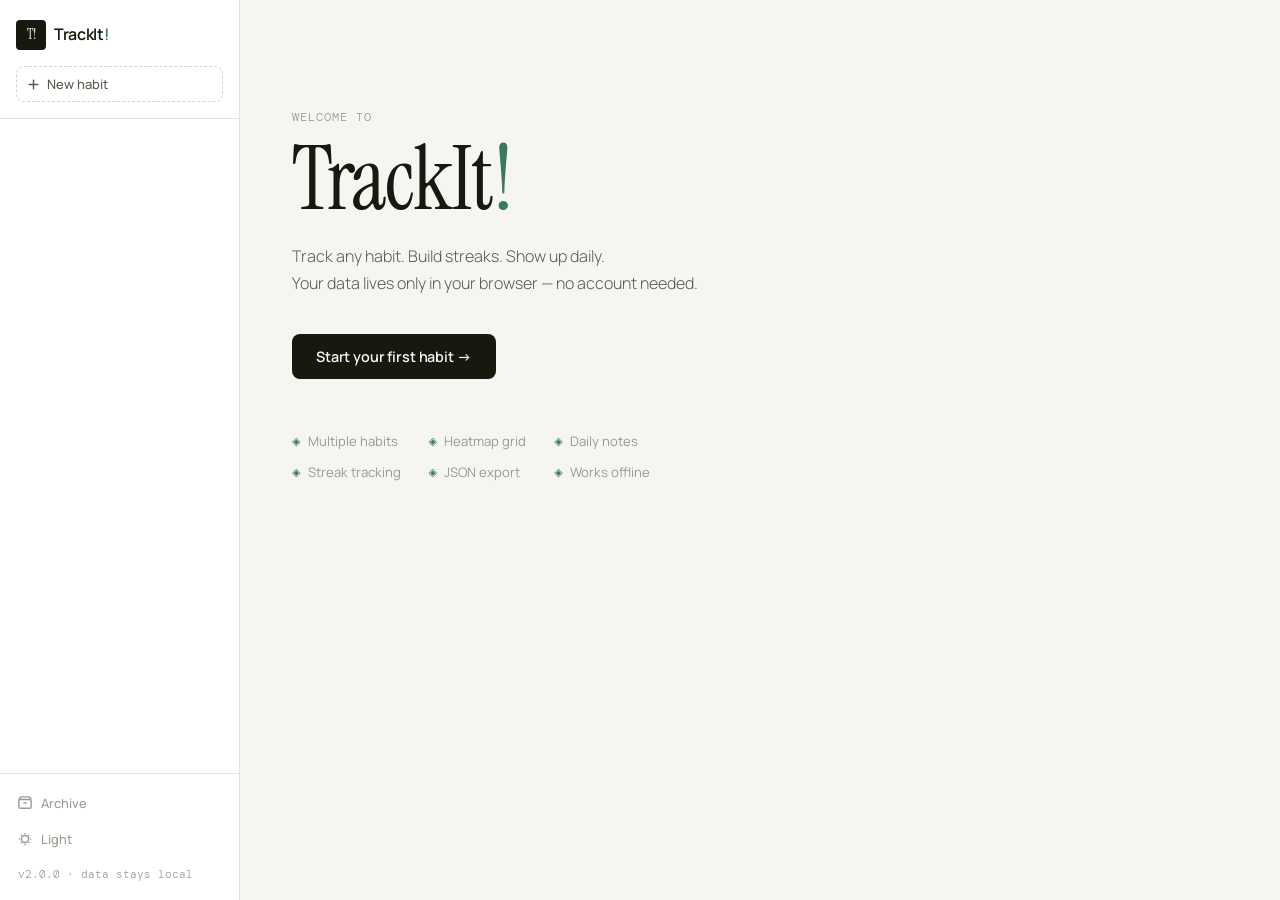
==== commit 6ae86db9: "Update index.html" ====
--- a/index.html
+++ b/index.html
@@ -48,10 +48,10 @@
           <svg viewBox="0 0 16 16" fill="none" stroke="currentColor" stroke-width="1.6"><rect x="1" y="4" width="14" height="10" rx="1.5"/><path d="M1 4l2-3h10l2 3"/><line x1="6" y1="8" x2="10" y2="8"/></svg>
           Archive
         </button>
-        <button class="sb-action" id="btnExport" title="Export all data">
-          <svg viewBox="0 0 16 16" fill="none" stroke="currentColor" stroke-width="1.6"><path d="M8 2v8M5 7l3 3 3-3"/><path d="M2 11v2a1 1 0 001 1h10a1 1 0 001-1v-2"/></svg>
-          Export JSON
-        </button>
+       <button class="sb-action" id="btnInstallApp" title="Install TrackIt! App" style="display: none;">
+  <svg viewBox="0 0 16 16" fill="none" stroke="currentColor" stroke-width="1.6"><path d="M14 11v2a1 1 0 01-1 1H3a1 1 0 01-1-1v-2"/><path d="M8 3v8M4 7l4 4 4-4"/></svg>
+  Install App
+</button>
         <button class="sb-action" id="btnTheme" title="Toggle theme (T)">
           <svg viewBox="0 0 16 16" fill="none" stroke="currentColor" stroke-width="1.6" id="themeIconSvg"><circle cx="8" cy="8" r="4"/><line x1="8" y1="1" x2="8" y2="2.5"/><line x1="8" y1="13.5" x2="8" y2="15"/><line x1="1" y1="8" x2="2.5" y2="8"/><line x1="13.5" y1="8" x2="15" y2="8"/><line x1="3.2" y1="3.2" x2="4.2" y2="4.2"/><line x1="11.8" y1="11.8" x2="12.8" y2="12.8"/><line x1="12.8" y1="3.2" x2="11.8" y2="4.2"/><line x1="4.2" y1="11.8" x2="3.2" y2="12.8"/></svg>
           <span id="themeLabel">Light</span>
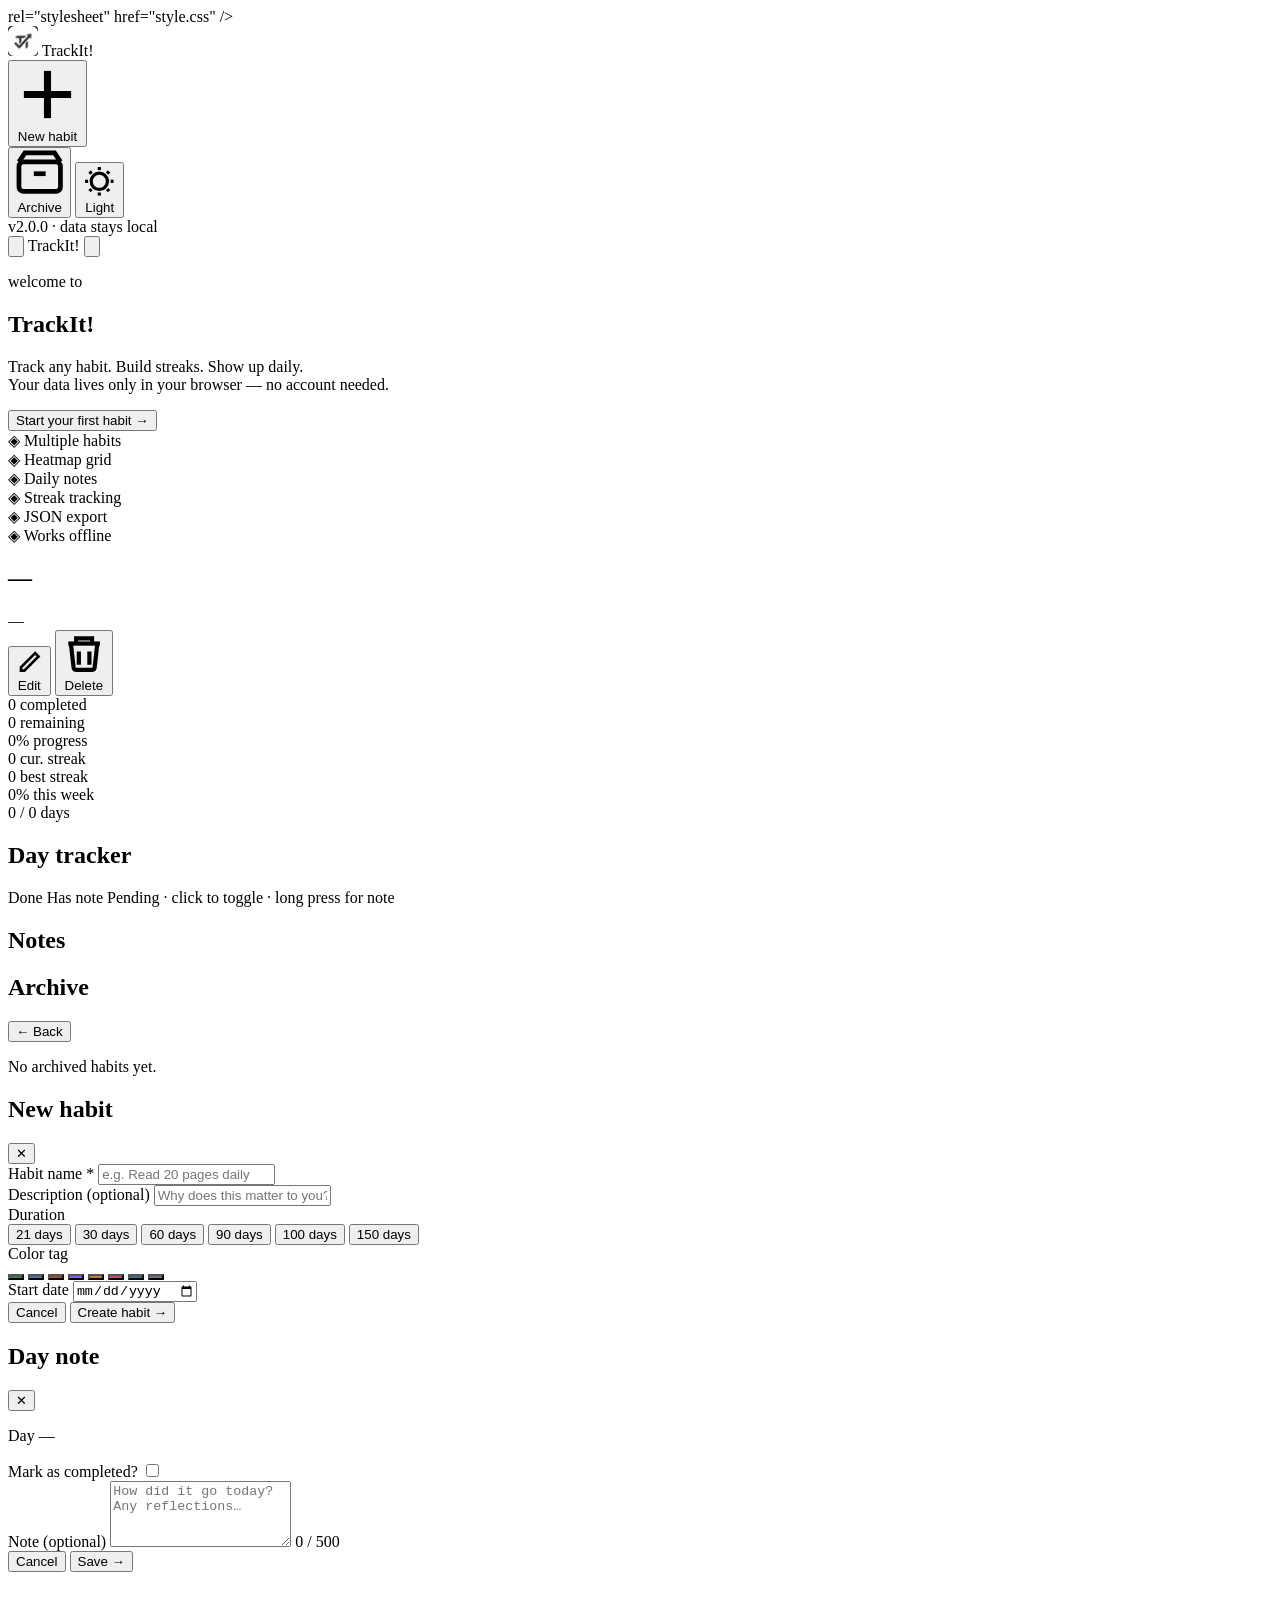
==== commit 1dd0f464: "Update index.html" ====
--- a/index.html
+++ b/index.html
@@ -14,7 +14,8 @@
   <link rel="preconnect" href="https://fonts.googleapis.com" />
   <link rel="preconnect" href="https://fonts.gstatic.com" crossorigin />
   <link href="https://fonts.googleapis.com/css2?family=Instrument+Serif:ital@0;1&family=DM+Mono:wght@300;400;500&family=Manrope:wght@300;400;500;600;700&display=swap" rel="stylesheet" />
-  <link rel="stylesheet" href="style.css" />
+  <link <link rel="icon" type="image/png" href="icon.png" />
+  <link rel="apple-touch-icon" href="icon.png" />rel="stylesheet" href="style.css" />
 
   <script src="script.js"></script> <link rel="manifest" href="manifest.json">
 <script>
@@ -32,8 +33,10 @@
     <aside class="sidebar" id="sidebar">
       <div class="sidebar-top">
         <div class="brand">
-          <span class="brand-mark">T!</span>
-          <span class="brand-name">TrackIt<span class="brand-dot">!</span></span>
+        <div class="brand">
+  <img src="icon.png" alt="Logo" style="width: 30px; height: 30px; border-radius: 4px; object-fit: cover;">
+  <span class="brand-name">TrackIt<span class="brand-dot">!</span></span>
+</div>
         </div>
         <button class="btn-new-habit" id="btnNewHabit" title="New habit (N)">
           <svg viewBox="0 0 16 16" fill="none" stroke="currentColor" stroke-width="1.8"><line x1="8" y1="2" x2="8" y2="14"/><line x1="2" y1="8" x2="14" y2="8"/></svg>
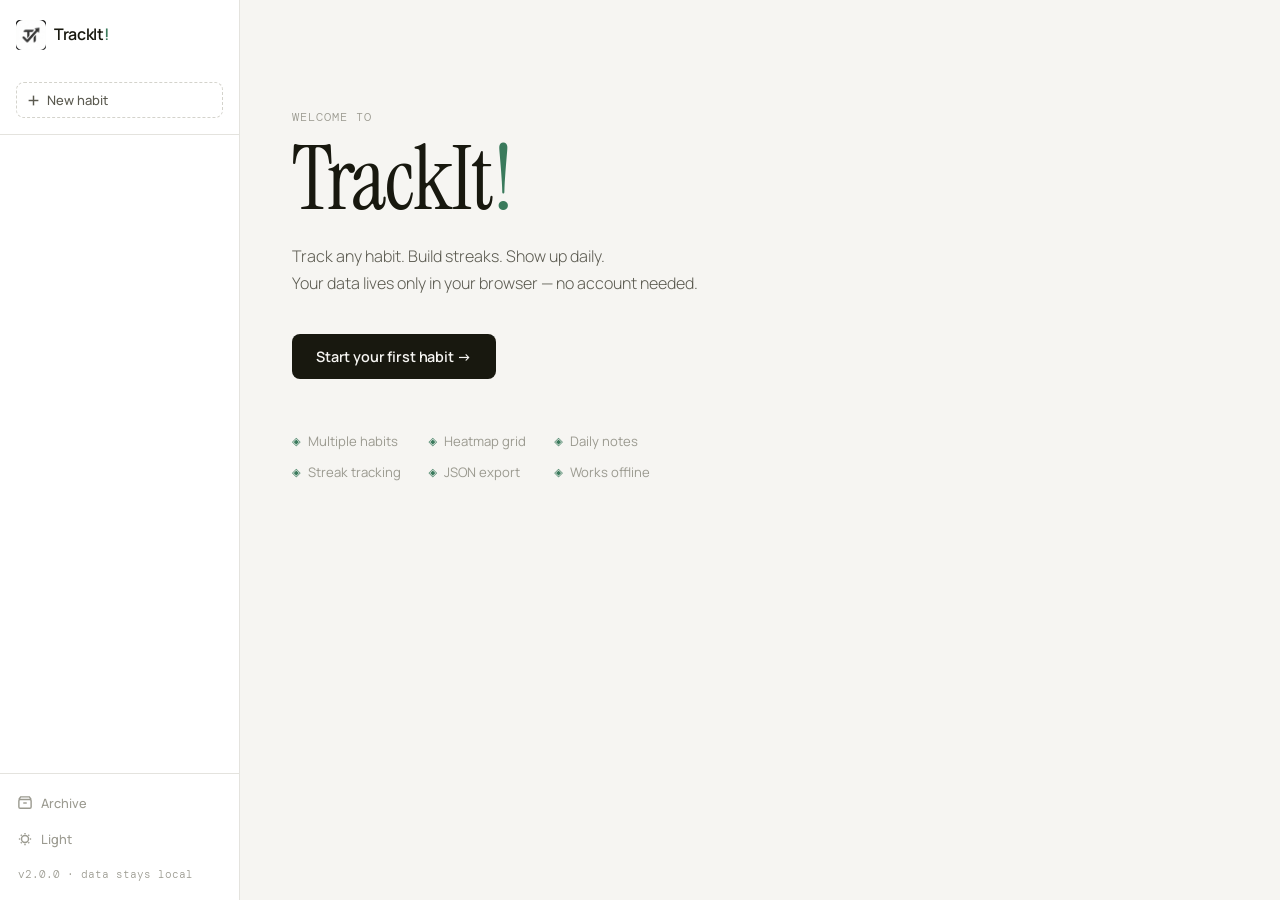
==== commit 2ede779c: "Update index.html" ====
--- a/index.html
+++ b/index.html
@@ -15,7 +15,9 @@
   <link rel="preconnect" href="https://fonts.gstatic.com" crossorigin />
   <link href="https://fonts.googleapis.com/css2?family=Instrument+Serif:ital@0;1&family=DM+Mono:wght@300;400;500&family=Manrope:wght@300;400;500;600;700&display=swap" rel="stylesheet" />
   <link <link rel="icon" type="image/png" href="icon.png" />
-  <link rel="apple-touch-icon" href="icon.png" />rel="stylesheet" href="style.css" />
+  <link rel="apple-touch-icon" href="icon.png" />
+  
+  <link rel="stylesheet" href="style.css" />
 
   <script src="script.js"></script> <link rel="manifest" href="manifest.json">
 <script>
--- a/style.css
+++ b/style.css
@@ -0,0 +1,845 @@
+/* ============================================================
+   TRACKIT! v2 — style.css
+   Instrument Serif display · Manrope body · DM Mono data
+   Refined editorial-minimalist productivity aesthetic
+   ============================================================ */
+
+/* ── Tokens ── */
+:root {
+  --bg:           #f6f5f2;
+  --bg-2:         #efeee9;
+  --surface:      #ffffff;
+  --surface-2:    #f9f8f5;
+  --border:       #e4e3de;
+  --border-2:     #d4d3cc;
+  --text:         #18180f;
+  --text-2:       #5a594f;
+  --text-3:       #9b9a90;
+  --text-inv:     #f6f5f2;
+  --accent:       #3a7a5c;
+  --accent-dim:   #edf5f0;
+  --accent-border:#b4d9c5;
+  --danger:       #b94040;
+  --danger-dim:   #fdf0f0;
+  --sidebar-w:    240px;
+  --topbar-h:     52px;
+  --font-serif:   'Instrument Serif', Georgia, serif;
+  --font-sans:    'Manrope', system-ui, sans-serif;
+  --font-mono:    'DM Mono', 'Courier New', monospace;
+  --r-sm:         4px;
+  --r:            8px;
+  --r-lg:         14px;
+  --shadow-sm:    0 1px 3px rgba(0,0,0,0.07);
+  --shadow:       0 4px 16px rgba(0,0,0,0.09);
+  --shadow-lg:    0 8px 32px rgba(0,0,0,0.13);
+  --ease:         cubic-bezier(0.4, 0, 0.2, 1);
+  --t:            160ms;
+}
+
+[data-theme="dark"] {
+  --bg:           #111109;
+  --bg-2:         #1a1a12;
+  --surface:      #1f1f17;
+  --surface-2:    #252518;
+  --border:       #2a2a20;
+  --border-2:     #38382c;
+  --text:         #f0efe8;
+  --text-2:       #9b9a8c;
+  --text-3:       #5a5a4f;
+  --text-inv:     #111109;
+  --accent:       #5aad82;
+  --accent-dim:   #1a2e24;
+  --accent-border:#2e5c40;
+  --danger:       #d46060;
+  --danger-dim:   #2a1515;
+  --shadow-sm:    0 1px 3px rgba(0,0,0,0.3);
+  --shadow:       0 4px 16px rgba(0,0,0,0.35);
+  --shadow-lg:    0 8px 32px rgba(0,0,0,0.45);
+}
+
+/* ── Reset ── */
+*, *::before, *::after { box-sizing: border-box; margin: 0; padding: 0; }
+html { font-size: 16px; scroll-behavior: smooth; }
+body {
+  background: var(--bg);
+  color: var(--text);
+  font-family: var(--font-sans);
+  font-size: 0.9rem;
+  line-height: 1.6;
+  -webkit-font-smoothing: antialiased;
+  -moz-osx-font-smoothing: grayscale;
+  min-height: 100vh;
+  transition: background var(--t) var(--ease), color var(--t) var(--ease);
+}
+button { cursor: pointer; font-family: inherit; border: none; background: none; transition: all var(--t) var(--ease); }
+input, textarea { font-family: inherit; }
+*:focus-visible { outline: 2px solid var(--accent); outline-offset: 2px; border-radius: var(--r-sm); }
+
+/* ── App layout ── */
+.app {
+  display: flex;
+  min-height: 100vh;
+}
+
+/* ── Sidebar ── */
+.sidebar {
+  width: var(--sidebar-w);
+  min-height: 100vh;
+  background: var(--surface);
+  border-right: 1px solid var(--border);
+  display: flex;
+  flex-direction: column;
+  position: fixed;
+  top: 0; left: 0; bottom: 0;
+  z-index: 50;
+  transition: transform var(--t) var(--ease), background var(--t) var(--ease);
+}
+.sidebar-top { padding: 20px 16px 16px; border-bottom: 1px solid var(--border); }
+.brand { display: flex; align-items: center; gap: 8px; margin-bottom: 16px; }
+.brand-mark {
+  width: 30px; height: 30px;
+  background: var(--text);
+  color: var(--bg);
+  border-radius: var(--r-sm);
+  display: flex; align-items: center; justify-content: center;
+  font-family: var(--font-serif);
+  font-size: 0.9rem;
+  font-weight: 400;
+  flex-shrink: 0;
+}
+.brand-name { font-size: 1rem; font-weight: 600; letter-spacing: -0.02em; }
+.brand-dot { color: var(--accent); }
+
+.btn-new-habit {
+  width: 100%;
+  display: flex;
+  align-items: center;
+  gap: 7px;
+  padding: 8px 10px;
+  border: 1.5px dashed var(--border-2);
+  border-radius: var(--r);
+  font-size: 0.8125rem;
+  color: var(--text-2);
+  font-weight: 500;
+}
+.btn-new-habit svg { width: 13px; height: 13px; flex-shrink: 0; }
+.btn-new-habit:hover { border-color: var(--accent); color: var(--accent); background: var(--accent-dim); }
+
+.habit-list { flex: 1; overflow-y: auto; padding: 8px 8px; }
+.habit-list::-webkit-scrollbar { width: 3px; }
+.habit-list::-webkit-scrollbar-track { background: transparent; }
+.habit-list::-webkit-scrollbar-thumb { background: var(--border-2); border-radius: 99px; }
+
+.habit-item {
+  display: flex;
+  align-items: center;
+  gap: 9px;
+  padding: 9px 10px;
+  border-radius: var(--r);
+  cursor: pointer;
+  font-size: 0.825rem;
+  color: var(--text-2);
+  font-weight: 500;
+  position: relative;
+  overflow: hidden;
+  transition: background var(--t) var(--ease), color var(--t) var(--ease);
+}
+.habit-item:hover { background: var(--bg); color: var(--text); }
+.habit-item.active { background: var(--bg-2); color: var(--text); }
+.habit-item-dot {
+  width: 8px; height: 8px;
+  border-radius: 50%;
+  flex-shrink: 0;
+}
+.habit-item-name { flex: 1; white-space: nowrap; overflow: hidden; text-overflow: ellipsis; }
+.habit-item-pct {
+  font-family: var(--font-mono);
+  font-size: 0.7rem;
+  color: var(--text-3);
+  font-weight: 400;
+  flex-shrink: 0;
+}
+.habit-item.active .habit-item-pct { color: var(--text-2); }
+
+.habit-list-empty {
+  padding: 16px 10px;
+  font-size: 0.8rem;
+  color: var(--text-3);
+  text-align: center;
+  font-style: italic;
+}
+
+.sidebar-bottom {
+  padding: 12px 8px;
+  border-top: 1px solid var(--border);
+  display: flex;
+  flex-direction: column;
+  gap: 2px;
+}
+.sb-action {
+  display: flex;
+  align-items: center;
+  gap: 9px;
+  width: 100%;
+  padding: 8px 10px;
+  border-radius: var(--r);
+  font-size: 0.8rem;
+  color: var(--text-3);
+  font-weight: 500;
+  text-align: left;
+}
+.sb-action svg { width: 14px; height: 14px; flex-shrink: 0; }
+.sb-action:hover { background: var(--bg); color: var(--text-2); }
+.sidebar-version {
+  padding: 8px 10px 4px;
+  font-size: 0.7rem;
+  color: var(--text-3);
+  font-family: var(--font-mono);
+  font-weight: 300;
+}
+
+/* ── Mobile top bar ── */
+.topbar {
+  display: none;
+  position: fixed;
+  top: 0; left: 0; right: 0;
+  height: var(--topbar-h);
+  background: var(--surface);
+  border-bottom: 1px solid var(--border);
+  z-index: 60;
+  align-items: center;
+  justify-content: space-between;
+  padding: 0 16px;
+}
+.topbar-menu, .topbar-add {
+  width: 36px; height: 36px;
+  display: flex; align-items: center; justify-content: center;
+  color: var(--text-2);
+  border-radius: var(--r-sm);
+}
+.topbar-menu svg, .topbar-add svg { width: 18px; height: 18px; }
+.topbar-menu:hover, .topbar-add:hover { background: var(--bg); color: var(--text); }
+.topbar-title { font-weight: 600; font-size: 0.9rem; letter-spacing: -0.01em; }
+
+/* ── Sidebar overlay (mobile) ── */
+.sidebar-overlay {
+  display: none;
+  position: fixed; inset: 0;
+  background: rgba(0,0,0,0.4);
+  z-index: 49;
+  backdrop-filter: blur(2px);
+}
+.sidebar-overlay.visible { display: block; }
+
+/* ── Main ── */
+.main {
+  flex: 1;
+  margin-left: var(--sidebar-w);
+  min-height: 100vh;
+  display: flex;
+  flex-direction: column;
+}
+.view { padding: 48px 52px; max-width: 860px; }
+
+/* ── Empty State ── */
+.empty-state {
+  display: flex;
+  flex-direction: column;
+  align-items: flex-start;
+  padding-top: 60px;
+}
+.empty-eyebrow {
+  font-family: var(--font-mono);
+  font-size: 0.75rem;
+  font-weight: 300;
+  color: var(--text-3);
+  letter-spacing: 0.08em;
+  text-transform: uppercase;
+  margin-bottom: 8px;
+}
+.empty-title {
+  font-family: var(--font-serif);
+  font-size: clamp(3.5rem, 8vw, 5.5rem);
+  font-weight: 400;
+  line-height: 1;
+  letter-spacing: -0.02em;
+  margin-bottom: 20px;
+}
+.empty-accent { color: var(--accent); }
+.empty-sub {
+  font-size: 1rem;
+  color: var(--text-2);
+  font-weight: 300;
+  line-height: 1.7;
+  max-width: 420px;
+  margin-bottom: 36px;
+}
+.btn-primary-lg {
+  padding: 13px 24px;
+  background: var(--text);
+  color: var(--bg);
+  border-radius: var(--r);
+  font-size: 0.9rem;
+  font-weight: 600;
+  letter-spacing: -0.01em;
+  margin-bottom: 52px;
+}
+.btn-primary-lg:hover { opacity: 0.8; transform: translateY(-1px); }
+.btn-primary-lg:active { transform: translateY(0); }
+
+.empty-features {
+  display: grid;
+  grid-template-columns: repeat(3, auto);
+  gap: 10px 28px;
+}
+.ef-item { font-size: 0.82rem; color: var(--text-3); display: flex; align-items: center; gap: 7px; }
+.ef-icon { color: var(--accent); font-size: 0.7rem; }
+
+/* ── Detail header ── */
+.detail-header {
+  border-bottom: 1px solid var(--border);
+  padding-bottom: 20px;
+  margin-bottom: 32px;
+}
+.detail-title-row {
+  display: flex;
+  align-items: center;
+  gap: 12px;
+  margin-bottom: 10px;
+  flex-wrap: wrap;
+}
+.detail-color-dot {
+  width: 12px; height: 12px;
+  border-radius: 50%;
+  flex-shrink: 0;
+}
+.detail-title {
+  font-family: var(--font-serif);
+  font-size: clamp(1.6rem, 3.5vw, 2.2rem);
+  font-weight: 400;
+  letter-spacing: -0.02em;
+  line-height: 1.2;
+}
+.detail-badge {
+  font-family: var(--font-mono);
+  font-size: 0.7rem;
+  font-weight: 400;
+  padding: 3px 8px;
+  border-radius: 99px;
+  background: var(--accent-dim);
+  color: var(--accent);
+  border: 1px solid var(--accent-border);
+}
+.detail-meta-row {
+  display: flex;
+  align-items: center;
+  justify-content: space-between;
+  flex-wrap: wrap;
+  gap: 12px;
+}
+.detail-meta {
+  font-size: 0.8rem;
+  color: var(--text-3);
+  font-family: var(--font-mono);
+  font-weight: 300;
+}
+.detail-actions { display: flex; gap: 6px; }
+.action-btn {
+  display: flex;
+  align-items: center;
+  gap: 5px;
+  padding: 6px 10px;
+  border-radius: var(--r-sm);
+  border: 1px solid var(--border);
+  font-size: 0.775rem;
+  color: var(--text-2);
+  font-weight: 500;
+}
+.action-btn svg { width: 12px; height: 12px; }
+.action-btn:hover { background: var(--bg); color: var(--text); border-color: var(--border-2); }
+.action-btn.danger:hover { background: var(--danger-dim); color: var(--danger); border-color: var(--danger); }
+
+/* ── Stats strip ── */
+.stats-strip {
+  display: flex;
+  gap: 0;
+  border: 1px solid var(--border);
+  border-radius: var(--r-lg);
+  overflow: hidden;
+  margin-bottom: 24px;
+  background: var(--surface);
+}
+.stat-card {
+  flex: 1;
+  padding: 16px 14px 14px;
+  display: flex;
+  flex-direction: column;
+  gap: 4px;
+  border-right: 1px solid var(--border);
+  min-width: 0;
+}
+.stat-card:last-child { border-right: none; }
+.stat-num {
+  font-family: var(--font-mono);
+  font-size: 1.4rem;
+  font-weight: 400;
+  letter-spacing: -0.04em;
+  line-height: 1;
+  color: var(--text);
+}
+.stat-lbl {
+  font-size: 0.68rem;
+  color: var(--text-3);
+  text-transform: uppercase;
+  letter-spacing: 0.06em;
+  font-weight: 600;
+  white-space: nowrap;
+}
+.accent-card .stat-num { color: var(--accent); }
+
+/* ── Progress bar ── */
+.progress-wrap {
+  display: flex;
+  align-items: center;
+  gap: 14px;
+  margin-bottom: 36px;
+}
+.progress-track {
+  flex: 1;
+  height: 4px;
+  background: var(--border);
+  border-radius: 99px;
+  overflow: hidden;
+}
+.progress-fill {
+  height: 100%;
+  width: 0%;
+  background: var(--accent);
+  border-radius: 99px;
+  transition: width 500ms var(--ease);
+}
+.progress-label {
+  font-family: var(--font-mono);
+  font-size: 0.72rem;
+  color: var(--text-3);
+  white-space: nowrap;
+  font-weight: 400;
+}
+
+/* ── Grid ── */
+.grid-section { margin-bottom: 48px; }
+.grid-header {
+  display: flex;
+  align-items: center;
+  justify-content: space-between;
+  margin-bottom: 16px;
+  flex-wrap: wrap;
+  gap: 10px;
+}
+.grid-title { font-size: 0.8125rem; font-weight: 600; text-transform: uppercase; letter-spacing: 0.07em; color: var(--text-2); }
+.grid-legend {
+  display: flex;
+  align-items: center;
+  gap: 12px;
+  flex-wrap: wrap;
+}
+.gl-item { display: flex; align-items: center; gap: 5px; font-size: 0.72rem; color: var(--text-3); }
+.gl-dot {
+  width: 9px; height: 9px;
+  border-radius: 2px;
+  border: 1px solid;
+}
+.gl-done { background: var(--accent-dim); border-color: var(--accent-border); }
+.gl-noted { background: #fef3e2; border-color: #f5c976; }
+[data-theme="dark"] .gl-noted { background: #2a2000; border-color: #5a4000; }
+.gl-todo { background: var(--surface-2); border-color: var(--border-2); }
+.gl-sep { font-size: 0.7rem; color: var(--text-3); font-style: italic; }
+
+.day-grid {
+  display: grid;
+  grid-template-columns: repeat(auto-fill, minmax(52px, 1fr));
+  gap: 5px;
+}
+
+/* Day cell */
+.day-cell {
+  aspect-ratio: 1;
+  border: 1px solid var(--border);
+  border-radius: var(--r-sm);
+  display: flex;
+  flex-direction: column;
+  align-items: center;
+  justify-content: center;
+  gap: 2px;
+  font-family: var(--font-mono);
+  font-size: 0.7rem;
+  font-weight: 400;
+  color: var(--text-3);
+  background: var(--surface);
+  cursor: pointer;
+  user-select: none;
+  position: relative;
+  transition: border-color var(--t) var(--ease), background var(--t) var(--ease),
+              color var(--t) var(--ease), transform var(--t) var(--ease),
+              box-shadow var(--t) var(--ease);
+}
+.day-cell:hover { border-color: var(--accent); color: var(--accent); transform: translateY(-1px); box-shadow: var(--shadow-sm); }
+.day-cell:active { transform: translateY(0); box-shadow: none; }
+.day-cell.done {
+  background: var(--accent-dim);
+  border-color: var(--accent-border);
+  color: var(--accent);
+  font-weight: 500;
+}
+.day-cell.has-note { box-shadow: inset 0 -2px 0 0 #f5c976; }
+[data-theme="dark"] .day-cell.has-note { box-shadow: inset 0 -2px 0 0 #5a4000; }
+.day-cell.done.has-note { box-shadow: inset 0 -2px 0 0 #f5c976; }
+.cell-check {
+  position: absolute;
+  top: 2px; right: 3px;
+  font-size: 0.5rem;
+  color: var(--accent);
+  opacity: 0.75;
+  font-family: var(--font-sans);
+}
+.cell-note-dot {
+  position: absolute;
+  bottom: 3px; right: 3px;
+  width: 4px; height: 4px;
+  border-radius: 50%;
+  background: #f5c976;
+}
+[data-theme="dark"] .cell-note-dot { background: #8a6400; }
+
+/* Pop animation */
+@keyframes cellPop {
+  0%   { transform: scale(1); }
+  35%  { transform: scale(0.88); }
+  65%  { transform: scale(1.08); }
+  100% { transform: scale(1); }
+}
+.day-cell.pop { animation: cellPop 230ms var(--ease) forwards; }
+
+/* ── Notes timeline ── */
+.notes-section { border-top: 1px solid var(--border); padding-top: 28px; }
+.notes-title {
+  font-size: 0.8125rem;
+  font-weight: 600;
+  text-transform: uppercase;
+  letter-spacing: 0.07em;
+  color: var(--text-2);
+  margin-bottom: 16px;
+  display: flex;
+  align-items: center;
+  gap: 8px;
+}
+.notes-count {
+  font-family: var(--font-mono);
+  font-size: 0.7rem;
+  font-weight: 400;
+  color: var(--text-3);
+  text-transform: none;
+  letter-spacing: 0;
+}
+.notes-list { display: flex; flex-direction: column; gap: 12px; }
+.note-entry {
+  display: flex;
+  gap: 16px;
+  padding: 14px 16px;
+  background: var(--surface);
+  border: 1px solid var(--border);
+  border-radius: var(--r);
+  animation: fadeUp 250ms var(--ease);
+}
+@keyframes fadeUp { from { opacity:0; transform: translateY(6px); } to { opacity:1; transform: translateY(0); } }
+.note-entry-day {
+  font-family: var(--font-mono);
+  font-size: 0.7rem;
+  font-weight: 500;
+  color: var(--text-3);
+  white-space: nowrap;
+  padding-top: 2px;
+  min-width: 44px;
+}
+.note-entry-text { font-size: 0.875rem; color: var(--text-2); line-height: 1.6; font-weight: 300; }
+.notes-empty { font-size: 0.825rem; color: var(--text-3); font-style: italic; padding: 4px 0; }
+
+/* ── Archive view ── */
+.arch-header {
+  display: flex; align-items: center; justify-content: space-between;
+  margin-bottom: 32px;
+  border-bottom: 1px solid var(--border);
+  padding-bottom: 16px;
+}
+.arch-title { font-family: var(--font-serif); font-size: 2rem; font-weight: 400; letter-spacing: -0.02em; }
+.arch-list { display: flex; flex-direction: column; gap: 12px; }
+.arch-card {
+  padding: 16px 20px;
+  background: var(--surface);
+  border: 1px solid var(--border);
+  border-radius: var(--r-lg);
+  display: flex;
+  align-items: center;
+  gap: 14px;
+}
+.arch-dot { width: 10px; height: 10px; border-radius: 50%; flex-shrink: 0; }
+.arch-info { flex: 1; }
+.arch-name { font-weight: 600; font-size: 0.9rem; margin-bottom: 3px; }
+.arch-sub { font-size: 0.78rem; color: var(--text-3); font-family: var(--font-mono); font-weight: 300; }
+.arch-pct { font-family: var(--font-mono); font-size: 1.1rem; font-weight: 400; color: var(--text-2); }
+.arch-restore {
+  padding: 6px 12px;
+  border: 1px solid var(--border-2);
+  border-radius: var(--r-sm);
+  font-size: 0.775rem;
+  color: var(--text-2);
+  font-weight: 500;
+}
+.arch-restore:hover { border-color: var(--accent); color: var(--accent); }
+.arch-empty { font-size: 0.9rem; color: var(--text-3); font-style: italic; padding: 16px 0; }
+
+/* ── Shared buttons ── */
+.text-btn { font-size: 0.825rem; color: var(--text-3); font-weight: 500; padding: 4px 0; border-bottom: 1px solid transparent; }
+.text-btn:hover { color: var(--text-2); border-color: var(--border-2); }
+
+/* ── Modal ── */
+.modal-backdrop {
+  position: fixed; inset: 0;
+  background: rgba(0,0,0,0.45);
+  z-index: 200;
+  display: flex;
+  align-items: center;
+  justify-content: center;
+  padding: 16px;
+  backdrop-filter: blur(3px);
+  animation: backdropIn 160ms var(--ease);
+}
+@keyframes backdropIn { from { opacity:0; } to { opacity:1; } }
+.modal-backdrop.hidden { display: none; }
+.modal {
+  background: var(--surface);
+  border: 1px solid var(--border);
+  border-radius: var(--r-lg);
+  width: 100%;
+  max-width: 480px;
+  box-shadow: var(--shadow-lg);
+  animation: modalIn 200ms var(--ease);
+}
+.modal-sm { max-width: 400px; }
+@keyframes modalIn { from { opacity:0; transform: scale(0.96) translateY(8px); } to { opacity:1; transform: scale(1) translateY(0); } }
+.modal-header {
+  display: flex;
+  align-items: center;
+  justify-content: space-between;
+  padding: 20px 24px 16px;
+  border-bottom: 1px solid var(--border);
+}
+.modal-title { font-size: 1rem; font-weight: 600; letter-spacing: -0.01em; }
+.modal-close {
+  width: 28px; height: 28px;
+  display: flex; align-items: center; justify-content: center;
+  border-radius: var(--r-sm);
+  font-size: 0.8rem;
+  color: var(--text-3);
+}
+.modal-close:hover { background: var(--bg); color: var(--text); }
+.modal-body { padding: 20px 24px; display: flex; flex-direction: column; gap: 18px; }
+.modal-footer {
+  display: flex;
+  align-items: center;
+  justify-content: flex-end;
+  gap: 8px;
+  padding: 16px 24px 20px;
+  border-top: 1px solid var(--border);
+}
+
+/* Form elements */
+.form-field { display: flex; flex-direction: column; gap: 6px; }
+.form-label { font-size: 0.775rem; font-weight: 600; color: var(--text-2); text-transform: uppercase; letter-spacing: 0.05em; }
+.form-input {
+  width: 100%;
+  padding: 10px 12px;
+  background: var(--bg);
+  border: 1px solid var(--border-2);
+  border-radius: var(--r-sm);
+  font-size: 0.875rem;
+  color: var(--text);
+  outline: none;
+  transition: border-color var(--t) var(--ease), box-shadow var(--t) var(--ease);
+}
+.form-input::placeholder { color: var(--text-3); }
+.form-input:focus { border-color: var(--accent); box-shadow: 0 0 0 3px color-mix(in srgb, var(--accent) 13%, transparent); }
+.form-textarea {
+  width: 100%;
+  padding: 10px 12px;
+  background: var(--bg);
+  border: 1px solid var(--border-2);
+  border-radius: var(--r-sm);
+  font-size: 0.875rem;
+  color: var(--text);
+  outline: none;
+  resize: vertical;
+  min-height: 90px;
+  transition: border-color var(--t) var(--ease), box-shadow var(--t) var(--ease);
+  line-height: 1.6;
+}
+.form-textarea::placeholder { color: var(--text-3); }
+.form-textarea:focus { border-color: var(--accent); box-shadow: 0 0 0 3px color-mix(in srgb, var(--accent) 13%, transparent); }
+.char-count { font-size: 0.7rem; color: var(--text-3); text-align: right; font-family: var(--font-mono); }
+.form-input[type="date"] { color-scheme: light; }
+[data-theme="dark"] .form-input[type="date"] { color-scheme: dark; }
+
+.dur-grid { display: flex; flex-wrap: wrap; gap: 6px; }
+.dur-btn {
+  padding: 7px 14px;
+  border: 1px solid var(--border-2);
+  border-radius: var(--r-sm);
+  font-size: 0.8rem;
+  font-weight: 500;
+  color: var(--text-2);
+  background: var(--surface);
+  transition: all var(--t) var(--ease);
+}
+.dur-btn:hover { border-color: var(--accent); color: var(--accent); }
+.dur-btn.active { background: var(--text); border-color: var(--text); color: var(--bg); }
+
+.color-picker { display: flex; gap: 8px; flex-wrap: wrap; }
+.cp-btn {
+  width: 24px; height: 24px;
+  border-radius: 50%;
+  border: 2px solid transparent;
+  transition: transform var(--t) var(--ease), box-shadow var(--t) var(--ease);
+  position: relative;
+}
+.cp-btn:hover { transform: scale(1.15); }
+.cp-btn.active { box-shadow: 0 0 0 3px var(--bg), 0 0 0 5px currentColor; transform: scale(1.1); }
+
+.note-day-label {
+  font-family: var(--font-mono);
+  font-size: 0.8rem;
+  color: var(--text-3);
+  font-weight: 300;
+}
+.note-toggle-row {
+  display: flex;
+  align-items: center;
+  justify-content: space-between;
+  font-size: 0.875rem;
+  color: var(--text-2);
+  padding: 4px 0;
+}
+
+/* Toggle switch */
+.toggle-switch { position: relative; display: inline-block; }
+.toggle-switch input { opacity: 0; width: 0; height: 0; position: absolute; }
+.toggle-track {
+  display: block;
+  width: 40px; height: 22px;
+  background: var(--border-2);
+  border-radius: 99px;
+  position: relative;
+  transition: background var(--t) var(--ease);
+  cursor: pointer;
+}
+.toggle-thumb {
+  position: absolute;
+  top: 3px; left: 3px;
+  width: 16px; height: 16px;
+  background: white;
+  border-radius: 50%;
+  transition: transform var(--t) var(--ease);
+  box-shadow: var(--shadow-sm);
+}
+.toggle-switch input:checked + .toggle-track { background: var(--accent); }
+.toggle-switch input:checked + .toggle-track .toggle-thumb { transform: translateX(18px); }
+
+.btn-primary-sm {
+  padding: 9px 18px;
+  background: var(--text);
+  color: var(--bg);
+  border-radius: var(--r-sm);
+  font-size: 0.85rem;
+  font-weight: 600;
+  letter-spacing: -0.01em;
+}
+.btn-primary-sm:hover { opacity: 0.82; }
+.btn-ghost {
+  padding: 9px 14px;
+  border-radius: var(--r-sm);
+  font-size: 0.85rem;
+  color: var(--text-2);
+  font-weight: 500;
+  border: 1px solid var(--border);
+}
+.btn-ghost:hover { background: var(--bg); border-color: var(--border-2); }
+
+/* ── Toast ── */
+.toast-container {
+  position: fixed;
+  bottom: 24px; right: 24px;
+  z-index: 999;
+  display: flex;
+  flex-direction: column;
+  gap: 8px;
+  pointer-events: none;
+}
+.toast {
+  padding: 12px 18px;
+  background: var(--text);
+  color: var(--bg);
+  border-radius: var(--r);
+  font-size: 0.825rem;
+  font-weight: 500;
+  box-shadow: var(--shadow-lg);
+  animation: toastIn 280ms var(--ease);
+  pointer-events: auto;
+  max-width: 300px;
+}
+@keyframes toastIn { from { opacity:0; transform: translateY(12px) scale(0.96); } to { opacity:1; transform: translateY(0) scale(1); } }
+.toast.out { animation: toastOut 220ms var(--ease) forwards; }
+@keyframes toastOut { to { opacity:0; transform: translateY(8px) scale(0.96); } }
+.toast.success { background: var(--accent); }
+.toast.danger { background: var(--danger); color: white; }
+
+/* ── Confetti canvas ── */
+#confettiCanvas {
+  position: fixed; inset: 0;
+  pointer-events: none;
+  z-index: 998;
+  width: 100%; height: 100%;
+}
+
+/* ── Utility ── */
+.hidden { display: none !important; }
+
+/* ── Responsive ── */
+@media (max-width: 768px) {
+  .sidebar {
+    transform: translateX(calc(-1 * var(--sidebar-w)));
+    transition: transform 220ms var(--ease);
+  }
+  .sidebar.open { transform: translateX(0); }
+  .topbar { display: flex; }
+  .main { margin-left: 0; padding-top: var(--topbar-h); }
+  .view { padding: 28px 20px; }
+  .stats-strip { flex-wrap: wrap; }
+  .stat-card { flex: 1 1 calc(33% - 1px); min-width: 80px; }
+  .empty-features { grid-template-columns: repeat(2, auto); }
+  .empty-title { font-size: 3rem; }
+}
+
+@media (max-width: 480px) {
+  .view { padding: 20px 14px; }
+  .stat-card { padding: 12px 10px 10px; }
+  .stat-num { font-size: 1.1rem; }
+  .day-grid { grid-template-columns: repeat(auto-fill, minmax(42px, 1fr)); gap: 4px; }
+  .detail-actions { flex-wrap: wrap; }
+  .empty-features { grid-template-columns: repeat(2, auto); gap: 8px 20px; }
+}
+
+/* ── Print styles ── */
+@media print {
+  .sidebar, .topbar, .detail-actions, .toast-container { display: none; }
+  .main { margin-left: 0; }
+  .view { padding: 0; }
+}
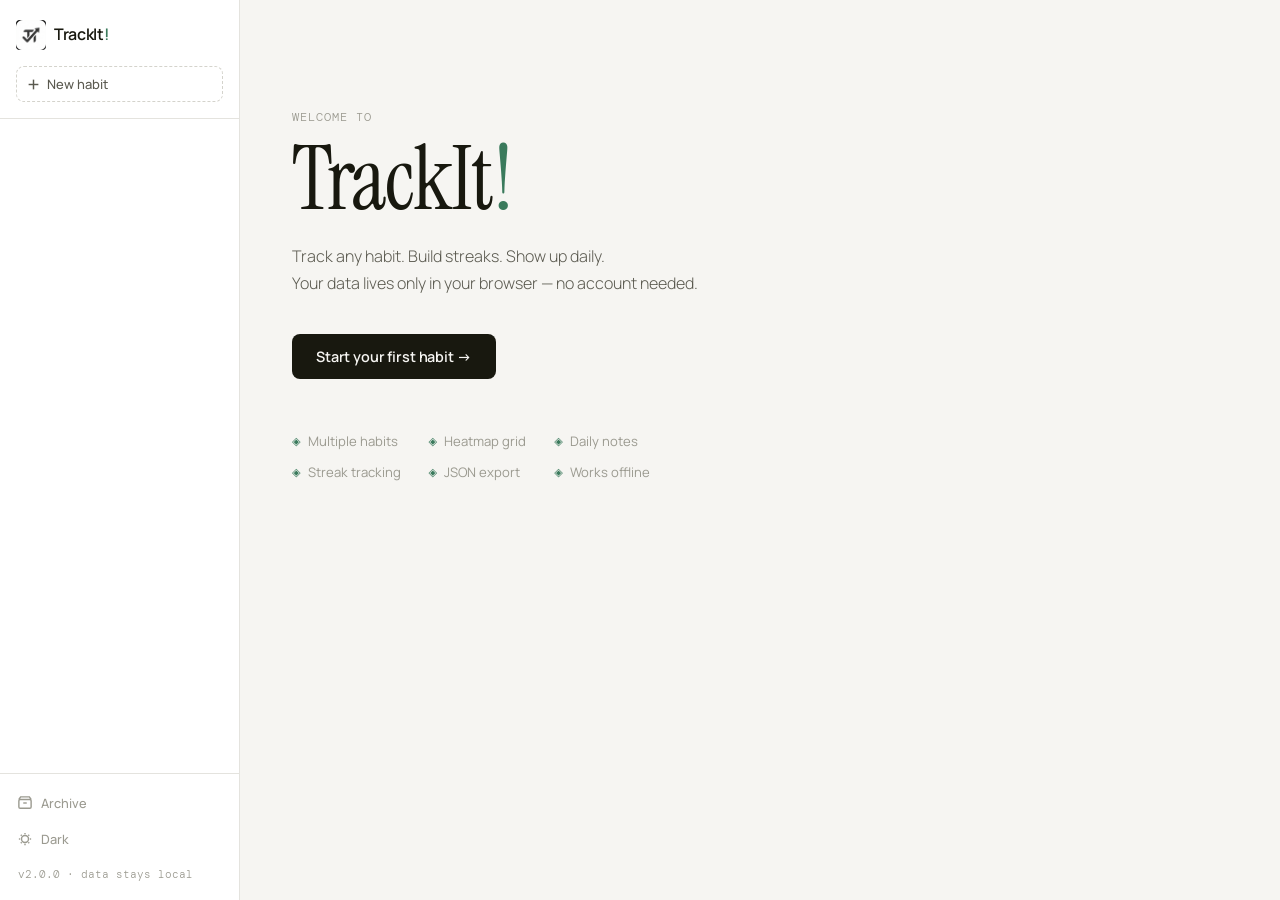
==== commit 06ca2757: "Update index.html" ====
--- a/index.html
+++ b/index.html
@@ -14,12 +14,12 @@
   <link rel="preconnect" href="https://fonts.googleapis.com" />
   <link rel="preconnect" href="https://fonts.gstatic.com" crossorigin />
   <link href="https://fonts.googleapis.com/css2?family=Instrument+Serif:ital@0;1&family=DM+Mono:wght@300;400;500&family=Manrope:wght@300;400;500;600;700&display=swap" rel="stylesheet" />
-  <link <link rel="icon" type="image/png" href="icon.png" />
+  <link rel="icon" type="image/png" href="icon.png" />
   <link rel="apple-touch-icon" href="icon.png" />
   
   <link rel="stylesheet" href="style.css" />
 
-  <script src="script.js"></script> <link rel="manifest" href="manifest.json">
+  <link rel="manifest" href="manifest.json">
 <script>
   if('serviceWorker' in navigator) {
     navigator.serviceWorker.register('sw.js');
@@ -35,11 +35,9 @@
     <aside class="sidebar" id="sidebar">
       <div class="sidebar-top">
         <div class="brand">
-        <div class="brand">
   <img src="icon.png" alt="Logo" style="width: 30px; height: 30px; border-radius: 4px; object-fit: cover;">
   <span class="brand-name">TrackIt<span class="brand-dot">!</span></span>
 </div>
-        </div>
         <button class="btn-new-habit" id="btnNewHabit" title="New habit (N)">
           <svg viewBox="0 0 16 16" fill="none" stroke="currentColor" stroke-width="1.8"><line x1="8" y1="2" x2="8" y2="14"/><line x1="2" y1="8" x2="14" y2="8"/></svg>
           New habit
@@ -284,5 +282,6 @@
   <canvas id="confettiCanvas" aria-hidden="true"></canvas>
 
 
+<script src="script.js"></script>
 </body>
 </html>
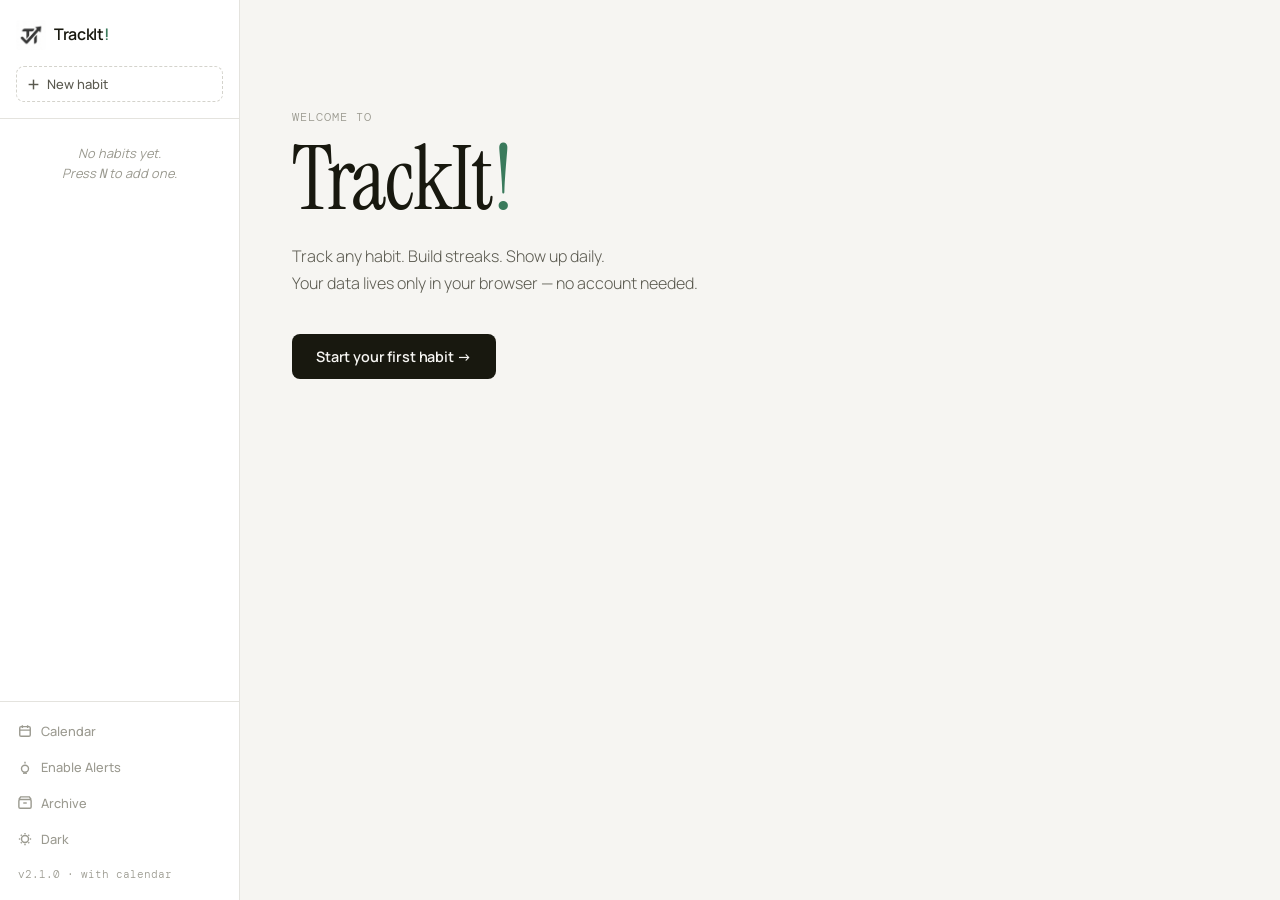
==== commit 9d7dd7c4: "Update index.html" ====
--- a/index.html
+++ b/index.html
@@ -1,43 +1,40 @@
 <!DOCTYPE html>
-<html lang="en" data-theme="light">
+<html lang="en" data-theme="dark">
 <head>
   <meta charset="UTF-8" />
   <meta name="viewport" content="width=device-width, initial-scale=1.0" />
-  <meta name="description" content="TrackIt! — Advanced daily habit and challenge tracker. Track multiple habits, build streaks, visualize progress with heatmaps. Free, private, no sign-up required." />
-  <meta name="keywords" content="habit tracker, daily tracker, streak tracker, challenge tracker, productivity, goal tracker" />
-  <meta name="category" content="AI Tools & Productivity" />
-  <meta name="author" content="TrackIt!" />
-  <meta property="og:title" content="TrackIt! — Daily Habit & Challenge Tracker" />
-  <meta property="og:description" content="Track multiple habits, build streaks, and visualize your progress. 100% free, no sign-up, works offline." />
-  <meta property="og:type" content="website" />
+  <meta name="description" content="TrackIt! — Advanced daily habit and challenge tracker with calendar and offline notifications." />
   <title>TrackIt! — Daily Habit & Challenge Tracker</title>
+  
+  <meta name="apple-mobile-web-app-capable" content="yes">
+  <meta name="apple-mobile-web-app-status-bar-style" content="black-translucent">
+  <meta name="apple-mobile-web-app-title" content="TrackIt!">
+  <link rel="apple-touch-icon" href="icon-192.png">
+  
   <link rel="preconnect" href="https://fonts.googleapis.com" />
   <link rel="preconnect" href="https://fonts.gstatic.com" crossorigin />
   <link href="https://fonts.googleapis.com/css2?family=Instrument+Serif:ital@0;1&family=DM+Mono:wght@300;400;500&family=Manrope:wght@300;400;500;600;700&display=swap" rel="stylesheet" />
-  <link rel="icon" type="image/png" href="icon.png" />
-  <link rel="apple-touch-icon" href="icon.png" />
+  <link rel="icon" type="image/png" href="icon-192.png" />
   
   <link rel="stylesheet" href="style.css" />
-
   <link rel="manifest" href="manifest.json">
-<script>
-  if('serviceWorker' in navigator) {
-    navigator.serviceWorker.register('sw.js');
-  }
-</script>
+  
+  <script>
+    if('serviceWorker' in navigator) {
+      navigator.serviceWorker.register('sw.js');
+    }
+  </script>
 </head>
 <body>
 
-  <!-- ─── APP SHELL ─── -->
   <div class="app" id="app">
 
-    <!-- Sidebar -->
     <aside class="sidebar" id="sidebar">
       <div class="sidebar-top">
         <div class="brand">
-  <img src="icon.png" alt="Logo" style="width: 30px; height: 30px; border-radius: 4px; object-fit: cover;">
-  <span class="brand-name">TrackIt<span class="brand-dot">!</span></span>
-</div>
+          <img src="icon-192.png" alt="Logo" style="width: 30px; height: 30px; border-radius: 4px; object-fit: cover;">
+          <span class="brand-name">TrackIt<span class="brand-dot">!</span></span>
+        </div>
         <button class="btn-new-habit" id="btnNewHabit" title="New habit (N)">
           <svg viewBox="0 0 16 16" fill="none" stroke="currentColor" stroke-width="1.8"><line x1="8" y1="2" x2="8" y2="14"/><line x1="2" y1="8" x2="14" y2="8"/></svg>
           New habit
@@ -47,23 +44,31 @@
       <nav class="habit-list" id="habitList" aria-label="Your habits"></nav>
 
       <div class="sidebar-bottom">
+        <button class="sb-action" id="btnShowCalendar" title="View Calendar & Agenda">
+          <svg viewBox="0 0 16 16" fill="none" stroke="currentColor" stroke-width="1.6"><rect x="2" y="3" width="12" height="11" rx="1.5"/><path d="M11 1.5v3M5 1.5v3M2 7h12"/></svg>
+          Calendar
+        </button>
+        <button class="sb-action" id="btnEnableNotif" title="Enable Offline Alerts">
+          <svg viewBox="0 0 16 16" fill="none" stroke="currentColor" stroke-width="1.6"><path d="M8 14A4 4 0 008 6a4 4 0 000 8z"/><path d="M8 2v2M6.5 14.5A1.5 1.5 0 009.5 14.5"/></svg>
+          Enable Alerts
+        </button>
+
         <button class="sb-action" id="btnArchive" title="View archived habits">
           <svg viewBox="0 0 16 16" fill="none" stroke="currentColor" stroke-width="1.6"><rect x="1" y="4" width="14" height="10" rx="1.5"/><path d="M1 4l2-3h10l2 3"/><line x1="6" y1="8" x2="10" y2="8"/></svg>
           Archive
         </button>
-       <button class="sb-action" id="btnInstallApp" title="Install TrackIt! App" style="display: none;">
-  <svg viewBox="0 0 16 16" fill="none" stroke="currentColor" stroke-width="1.6"><path d="M14 11v2a1 1 0 01-1 1H3a1 1 0 01-1-1v-2"/><path d="M8 3v8M4 7l4 4 4-4"/></svg>
-  Install App
-</button>
+        <button class="sb-action" id="btnInstallApp" title="Install TrackIt! App" style="display: none;">
+          <svg viewBox="0 0 16 16" fill="none" stroke="currentColor" stroke-width="1.6"><path d="M14 11v2a1 1 0 01-1 1H3a1 1 0 01-1-1v-2"/><path d="M8 3v8M4 7l4 4 4-4"/></svg>
+          Install App
+        </button>
         <button class="sb-action" id="btnTheme" title="Toggle theme (T)">
-          <svg viewBox="0 0 16 16" fill="none" stroke="currentColor" stroke-width="1.6" id="themeIconSvg"><circle cx="8" cy="8" r="4"/><line x1="8" y1="1" x2="8" y2="2.5"/><line x1="8" y1="13.5" x2="8" y2="15"/><line x1="1" y1="8" x2="2.5" y2="8"/><line x1="13.5" y1="8" x2="15" y2="8"/><line x1="3.2" y1="3.2" x2="4.2" y2="4.2"/><line x1="11.8" y1="11.8" x2="12.8" y2="12.8"/><line x1="12.8" y1="3.2" x2="11.8" y2="4.2"/><line x1="4.2" y1="11.8" x2="3.2" y2="12.8"/></svg>
-          <span id="themeLabel">Light</span>
-        </button>
-        <div class="sidebar-version">v2.0.0 · data stays local</div>
+          <svg viewBox="0 0 16 16" fill="none" stroke="currentColor" stroke-width="1.6" id="themeIconSvg"><path d="M12 3a7 7 0 100 10A5 5 0 0112 3z" stroke="currentColor" stroke-width="1.6" fill="none"/></svg>
+          <span id="themeLabel">Dark</span>
+        </button>
+        <div class="sidebar-version">v2.1.0 · with calendar</div>
       </div>
     </aside>
 
-    <!-- Mobile top bar -->
     <div class="topbar" id="topbar">
       <button class="topbar-menu" id="btnMobileMenu" aria-label="Menu">
         <svg viewBox="0 0 16 16" fill="none" stroke="currentColor" stroke-width="1.8"><line x1="2" y1="4" x2="14" y2="4"/><line x1="2" y1="8" x2="14" y2="8"/><line x1="2" y1="12" x2="14" y2="12"/></svg>
@@ -74,31 +79,42 @@
       </button>
     </div>
 
-    <!-- Main content area -->
     <main class="main" id="main">
 
-      <!-- ── EMPTY STATE ── -->
       <section class="view" id="viewEmpty">
         <div class="empty-state">
           <p class="empty-eyebrow">welcome to</p>
           <h1 class="empty-title">TrackIt<span class="empty-accent">!</span></h1>
           <p class="empty-sub">Track any habit. Build streaks. Show up daily.<br/>Your data lives only in your browser — no account needed.</p>
           <button class="btn-primary-lg" id="btnEmptyNew">Start your first habit →</button>
-          <div class="empty-features">
-            <div class="ef-item"><span class="ef-icon">◈</span> Multiple habits</div>
-            <div class="ef-item"><span class="ef-icon">◈</span> Heatmap grid</div>
-            <div class="ef-item"><span class="ef-icon">◈</span> Daily notes</div>
-            <div class="ef-item"><span class="ef-icon">◈</span> Streak tracking</div>
-            <div class="ef-item"><span class="ef-icon">◈</span> JSON export</div>
-            <div class="ef-item"><span class="ef-icon">◈</span> Works offline</div>
-          </div>
-        </div>
-      </section>
-
-      <!-- ── HABIT DETAIL VIEW ── -->
+        </div>
+      </section>
+
+      <section class="view hidden" id="viewCalendar">
+        <header class="detail-header">
+          <h1 class="detail-title">Calendar & Agenda</h1>
+          <span class="detail-meta">Plan your day, track your events</span>
+        </header>
+        <div class="calendar-container">
+          <div class="cal-header">
+            <button class="action-btn" id="btnPrevMonth">← Prev</button>
+            <h2 id="currentMonthLabel" class="cal-month-title">March 2026</h2>
+            <button class="action-btn" id="btnNextMonth">Next →</button>
+          </div>
+          <div class="cal-grid" id="fullCalendarGrid">
+            </div>
+        </div>
+        <div class="agenda-container" id="agendaSection">
+          <h2 class="grid-title" style="margin-top:30px;">Daily Agenda</h2>
+          <div class="form-field" style="margin-bottom: 15px;">
+            <input class="form-input" type="text" id="inputNewEvent" placeholder="E.g., Physics Exam prep at 4 PM... (Press Enter to add)" />
+          </div>
+          <div class="notes-list" id="agendaList">
+            </div>
+        </div>
+      </section>
+
       <section class="view hidden" id="viewDetail">
-
-        <!-- Detail header -->
         <header class="detail-header">
           <div class="detail-title-row">
             <div class="detail-color-dot" id="detailColorDot"></div>
@@ -108,19 +124,12 @@
           <div class="detail-meta-row">
             <span class="detail-meta" id="detailMeta">—</span>
             <div class="detail-actions">
-              <button class="action-btn" id="btnEditHabit" title="Edit habit">
-                <svg viewBox="0 0 16 16" fill="none" stroke="currentColor" stroke-width="1.6"><path d="M11.5 2.5l2 2L5 13H3v-2L11.5 2.5z"/></svg>
-                Edit
-              </button>
-              <button class="action-btn danger" id="btnDeleteHabit" title="Delete habit">
-                <svg viewBox="0 0 16 16" fill="none" stroke="currentColor" stroke-width="1.6"><polyline points="2,4 14,4"/><path d="M5 4V2h6v2M6 7v5M10 7v5"/><path d="M3 4l1 9a1 1 0 001 1h6a1 1 0 001-1l1-9"/></svg>
-                Delete
-              </button>
+              <button class="action-btn" id="btnEditHabit" title="Edit habit">Edit</button>
+              <button class="action-btn danger" id="btnDeleteHabit" title="Delete habit">Delete</button>
             </div>
           </div>
         </header>
 
-        <!-- Stats strip -->
         <div class="stats-strip">
           <div class="stat-card">
             <span class="stat-num" id="statCompleted">0</span>
@@ -138,17 +147,8 @@
             <span class="stat-num" id="statStreak">0</span>
             <span class="stat-lbl">cur. streak</span>
           </div>
-          <div class="stat-card">
-            <span class="stat-num" id="statBestStreak">0</span>
-            <span class="stat-lbl">best streak</span>
-          </div>
-          <div class="stat-card">
-            <span class="stat-num" id="statWeekly">0%</span>
-            <span class="stat-lbl">this week</span>
-          </div>
-        </div>
-
-        <!-- Progress bar -->
+        </div>
+
         <div class="progress-wrap">
           <div class="progress-track">
             <div class="progress-fill" id="progressFill"></div>
@@ -156,29 +156,19 @@
           <span class="progress-label" id="progressLabel">0 / 0 days</span>
         </div>
 
-        <!-- Grid section -->
         <div class="grid-section">
           <div class="grid-header">
             <h2 class="grid-title">Day tracker</h2>
-            <div class="grid-legend">
-              <span class="gl-item"><span class="gl-dot gl-done"></span>Done</span>
-              <span class="gl-item"><span class="gl-dot gl-noted"></span>Has note</span>
-              <span class="gl-item"><span class="gl-dot gl-todo"></span>Pending</span>
-              <span class="gl-sep">· click to toggle · long press for note</span>
-            </div>
           </div>
           <div class="day-grid" id="dayGrid" role="list" aria-label="Day grid"></div>
         </div>
 
-        <!-- Notes timeline -->
         <div class="notes-section" id="notesSection">
           <h2 class="notes-title">Notes <span class="notes-count" id="notesCount"></span></h2>
           <div class="notes-list" id="notesList"></div>
         </div>
-
-      </section>
-
-      <!-- ── ARCHIVE VIEW ── -->
+      </section>
+
       <section class="view hidden" id="viewArchive">
         <header class="arch-header">
           <h1 class="arch-title">Archive</h1>
@@ -191,10 +181,8 @@
     </main>
   </div>
 
-  <!-- ─── MOBILE SIDEBAR OVERLAY ─── -->
   <div class="sidebar-overlay hidden" id="sidebarOverlay"></div>
 
-  <!-- ─── MODAL: Create / Edit Habit ─── -->
   <div class="modal-backdrop hidden" id="modalHabit" role="dialog" aria-modal="true" aria-labelledby="modalHabitTitle">
     <div class="modal">
       <div class="modal-header">
@@ -205,10 +193,6 @@
         <div class="form-field">
           <label class="form-label" for="inputHabitName">Habit name *</label>
           <input class="form-input" type="text" id="inputHabitName" placeholder="e.g. Read 20 pages daily" maxlength="70" autocomplete="off" />
-        </div>
-        <div class="form-field">
-          <label class="form-label" for="inputHabitDesc">Description (optional)</label>
-          <input class="form-input" type="text" id="inputHabitDesc" placeholder="Why does this matter to you?" maxlength="140" autocomplete="off" />
         </div>
         <div class="form-field">
           <label class="form-label">Duration</label>
@@ -222,19 +206,6 @@
           </div>
         </div>
         <div class="form-field">
-          <label class="form-label">Color tag</label>
-          <div class="color-picker" id="colorPicker">
-            <button class="cp-btn active" data-color="#3a7a5c" style="background:#3a7a5c" aria-label="Green"></button>
-            <button class="cp-btn" data-color="#4a72a8" style="background:#4a72a8" aria-label="Blue"></button>
-            <button class="cp-btn" data-color="#a0522d" style="background:#a0522d" aria-label="Brown"></button>
-            <button class="cp-btn" data-color="#8b5cf6" style="background:#8b5cf6" aria-label="Purple"></button>
-            <button class="cp-btn" data-color="#c47d2f" style="background:#c47d2f" aria-label="Amber"></button>
-            <button class="cp-btn" data-color="#c24a6e" style="background:#c24a6e" aria-label="Rose"></button>
-            <button class="cp-btn" data-color="#2d7a8b" style="background:#2d7a8b" aria-label="Teal"></button>
-            <button class="cp-btn" data-color="#6b7280" style="background:#6b7280" aria-label="Gray"></button>
-          </div>
-        </div>
-        <div class="form-field">
           <label class="form-label" for="inputStartDate">Start date</label>
           <input class="form-input" type="date" id="inputStartDate" />
         </div>
@@ -246,7 +217,6 @@
     </div>
   </div>
 
-  <!-- ─── MODAL: Day Note ─── -->
   <div class="modal-backdrop hidden" id="modalNote" role="dialog" aria-modal="true" aria-labelledby="modalNoteTitle">
     <div class="modal modal-sm">
       <div class="modal-header">
@@ -264,8 +234,7 @@
         </div>
         <div class="form-field">
           <label class="form-label" for="inputNoteText">Note (optional)</label>
-          <textarea class="form-textarea" id="inputNoteText" placeholder="How did it go today? Any reflections…" rows="4" maxlength="500"></textarea>
-          <span class="char-count" id="noteCharCount">0 / 500</span>
+          <textarea class="form-textarea" id="inputNoteText" placeholder="How did it go today?" rows="4" maxlength="500"></textarea>
         </div>
       </div>
       <div class="modal-footer">
@@ -275,12 +244,8 @@
     </div>
   </div>
 
-  <!-- ─── TOAST ─── -->
   <div class="toast-container" id="toastContainer" aria-live="polite"></div>
-
-  <!-- ─── CONFETTI CANVAS ─── -->
   <canvas id="confettiCanvas" aria-hidden="true"></canvas>
-
 
 <script src="script.js"></script>
 </body>
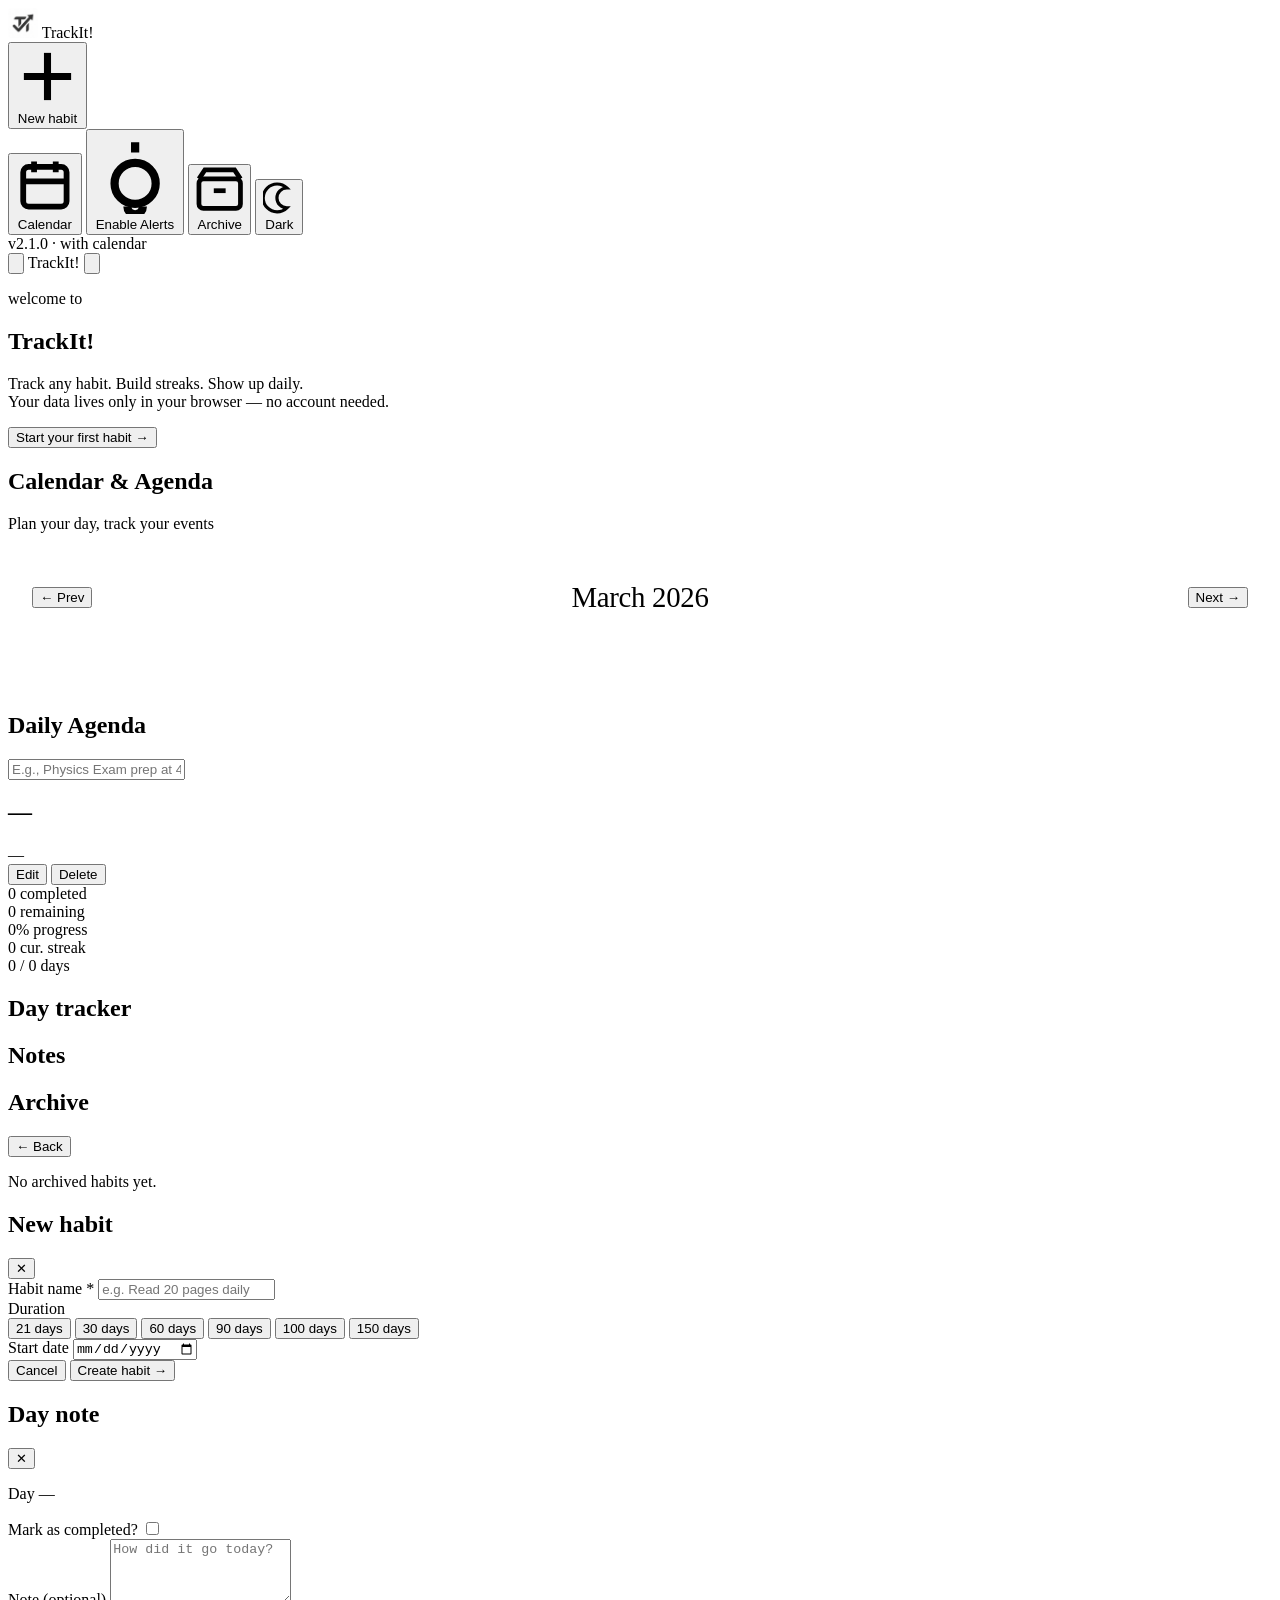
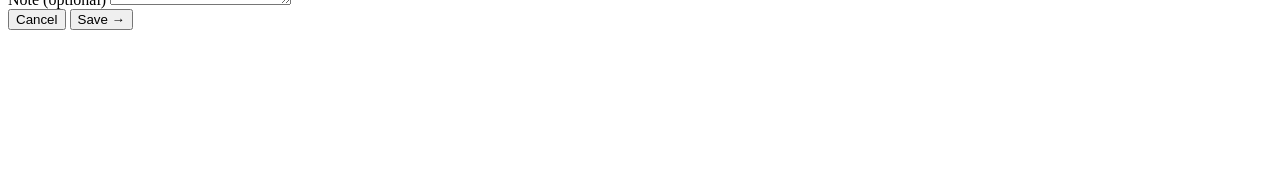
==== commit c0d13694: "Update index.html" ====
--- a/index.html
+++ b/index.html
@@ -16,8 +16,8 @@
   <link href="https://fonts.googleapis.com/css2?family=Instrument+Serif:ital@0;1&family=DM+Mono:wght@300;400;500&family=Manrope:wght@300;400;500;600;700&display=swap" rel="stylesheet" />
   <link rel="icon" type="image/png" href="icon-192.png" />
   
-  <link rel="stylesheet" href="style.css" />
-  <link rel="manifest" href="manifest.json">
+  <link rel="stylesheet" href="/style.css" />
+  <link rel="manifest" href="/manifest.json">
   
   <script>
     if('serviceWorker' in navigator) {
@@ -247,6 +247,6 @@
   <div class="toast-container" id="toastContainer" aria-live="polite"></div>
   <canvas id="confettiCanvas" aria-hidden="true"></canvas>
 
-<script src="script.js"></script>
+<script src="/script.js"></script>
 </body>
 </html>
--- a/style.css
+++ b/style.css
@@ -1,845 +1,153 @@
 /* ============================================================
-   TRACKIT! v2 — style.css
-   Instrument Serif display · Manrope body · DM Mono data
-   Refined editorial-minimalist productivity aesthetic
+   TRACKIT! v2.1 — CALENDAR & AGENDA STYLES
    ============================================================ */
 
-/* ── Tokens ── */
-:root {
-  --bg:           #f6f5f2;
-  --bg-2:         #efeee9;
-  --surface:      #ffffff;
-  --surface-2:    #f9f8f5;
-  --border:       #e4e3de;
-  --border-2:     #d4d3cc;
-  --text:         #18180f;
-  --text-2:       #5a594f;
-  --text-3:       #9b9a90;
-  --text-inv:     #f6f5f2;
-  --accent:       #3a7a5c;
-  --accent-dim:   #edf5f0;
-  --accent-border:#b4d9c5;
-  --danger:       #b94040;
-  --danger-dim:   #fdf0f0;
-  --sidebar-w:    240px;
-  --topbar-h:     52px;
-  --font-serif:   'Instrument Serif', Georgia, serif;
-  --font-sans:    'Manrope', system-ui, sans-serif;
-  --font-mono:    'DM Mono', 'Courier New', monospace;
-  --r-sm:         4px;
-  --r:            8px;
-  --r-lg:         14px;
-  --shadow-sm:    0 1px 3px rgba(0,0,0,0.07);
-  --shadow:       0 4px 16px rgba(0,0,0,0.09);
-  --shadow-lg:    0 8px 32px rgba(0,0,0,0.13);
-  --ease:         cubic-bezier(0.4, 0, 0.2, 1);
-  --t:            160ms;
+/* ── Calendar Container ── */
+.calendar-container {
+  background: var(--surface);
+  border: 1px solid var(--border);
+  border-radius: var(--r-lg);
+  padding: 24px;
+  margin-bottom: 24px;
+  box-shadow: var(--shadow-sm);
 }
 
-[data-theme="dark"] {
-  --bg:           #111109;
-  --bg-2:         #1a1a12;
-  --surface:      #1f1f17;
-  --surface-2:    #252518;
-  --border:       #2a2a20;
-  --border-2:     #38382c;
-  --text:         #f0efe8;
-  --text-2:       #9b9a8c;
-  --text-3:       #5a5a4f;
-  --text-inv:     #111109;
-  --accent:       #5aad82;
-  --accent-dim:   #1a2e24;
-  --accent-border:#2e5c40;
-  --danger:       #d46060;
-  --danger-dim:   #2a1515;
-  --shadow-sm:    0 1px 3px rgba(0,0,0,0.3);
-  --shadow:       0 4px 16px rgba(0,0,0,0.35);
-  --shadow-lg:    0 8px 32px rgba(0,0,0,0.45);
+.cal-header {
+  display: flex;
+  justify-content: space-between;
+  align-items: center;
+  margin-bottom: 20px;
 }
 
-/* ── Reset ── */
-*, *::before, *::after { box-sizing: border-box; margin: 0; padding: 0; }
-html { font-size: 16px; scroll-behavior: smooth; }
-body {
-  background: var(--bg);
+.cal-month-title {
+  font-family: var(--font-serif);
+  font-size: 1.8rem;
+  font-weight: 400;
   color: var(--text);
-  font-family: var(--font-sans);
-  font-size: 0.9rem;
-  line-height: 1.6;
-  -webkit-font-smoothing: antialiased;
-  -moz-osx-font-smoothing: grayscale;
-  min-height: 100vh;
-  transition: background var(--t) var(--ease), color var(--t) var(--ease);
-}
-button { cursor: pointer; font-family: inherit; border: none; background: none; transition: all var(--t) var(--ease); }
-input, textarea { font-family: inherit; }
-*:focus-visible { outline: 2px solid var(--accent); outline-offset: 2px; border-radius: var(--r-sm); }
-
-/* ── App layout ── */
-.app {
-  display: flex;
-  min-height: 100vh;
+  letter-spacing: -0.01em;
 }
 
-/* ── Sidebar ── */
-.sidebar {
-  width: var(--sidebar-w);
-  min-height: 100vh;
-  background: var(--surface);
-  border-right: 1px solid var(--border);
+/* ── Calendar Grid ── */
+.cal-grid {
+  display: grid;
+  grid-template-columns: repeat(7, 1fr);
+  gap: 8px;
+}
+
+.cal-day-header {
+  text-align: center;
+  font-family: var(--font-mono);
+  font-size: 0.7rem;
+  font-weight: 500;
+  color: var(--text-3);
+  text-transform: uppercase;
+  letter-spacing: 0.05em;
+  padding-bottom: 8px;
+}
+
+.cal-day {
+  aspect-ratio: 1;
   display: flex;
-  flex-direction: column;
-  position: fixed;
-  top: 0; left: 0; bottom: 0;
-  z-index: 50;
-  transition: transform var(--t) var(--ease), background var(--t) var(--ease);
+  align-items: center;
+  justify-content: center;
+  font-size: 0.85rem;
+  font-family: var(--font-mono);
+  border-radius: var(--r-sm);
+  cursor: pointer;
+  color: var(--text-2);
+  border: 1px solid transparent;
+  background: var(--bg);
+  position: relative;
+  transition: all var(--t) var(--ease);
 }
-.sidebar-top { padding: 20px 16px 16px; border-bottom: 1px solid var(--border); }
-.brand { display: flex; align-items: center; gap: 8px; margin-bottom: 16px; }
-.brand-mark {
-  width: 30px; height: 30px;
+
+.cal-day:hover {
+  border-color: var(--border-2);
+  color: var(--text);
+  transform: translateY(-1px);
+}
+
+.cal-day.empty {
+  background: transparent;
+  cursor: default;
+}
+
+.cal-day.empty:hover {
+  border-color: transparent;
+  transform: none;
+}
+
+.cal-day.today {
   background: var(--text);
   color: var(--bg);
-  border-radius: var(--r-sm);
-  display: flex; align-items: center; justify-content: center;
-  font-family: var(--font-serif);
-  font-size: 0.9rem;
-  font-weight: 400;
-  flex-shrink: 0;
-}
-.brand-name { font-size: 1rem; font-weight: 600; letter-spacing: -0.02em; }
-.brand-dot { color: var(--accent); }
-
-.btn-new-habit {
-  width: 100%;
-  display: flex;
-  align-items: center;
-  gap: 7px;
-  padding: 8px 10px;
-  border: 1.5px dashed var(--border-2);
-  border-radius: var(--r);
-  font-size: 0.8125rem;
-  color: var(--text-2);
-  font-weight: 500;
-}
-.btn-new-habit svg { width: 13px; height: 13px; flex-shrink: 0; }
-.btn-new-habit:hover { border-color: var(--accent); color: var(--accent); background: var(--accent-dim); }
-
-.habit-list { flex: 1; overflow-y: auto; padding: 8px 8px; }
-.habit-list::-webkit-scrollbar { width: 3px; }
-.habit-list::-webkit-scrollbar-track { background: transparent; }
-.habit-list::-webkit-scrollbar-thumb { background: var(--border-2); border-radius: 99px; }
-
-.habit-item {
-  display: flex;
-  align-items: center;
-  gap: 9px;
-  padding: 9px 10px;
-  border-radius: var(--r);
-  cursor: pointer;
-  font-size: 0.825rem;
-  color: var(--text-2);
-  font-weight: 500;
-  position: relative;
-  overflow: hidden;
-  transition: background var(--t) var(--ease), color var(--t) var(--ease);
-}
-.habit-item:hover { background: var(--bg); color: var(--text); }
-.habit-item.active { background: var(--bg-2); color: var(--text); }
-.habit-item-dot {
-  width: 8px; height: 8px;
-  border-radius: 50%;
-  flex-shrink: 0;
-}
-.habit-item-name { flex: 1; white-space: nowrap; overflow: hidden; text-overflow: ellipsis; }
-.habit-item-pct {
-  font-family: var(--font-mono);
-  font-size: 0.7rem;
-  color: var(--text-3);
-  font-weight: 400;
-  flex-shrink: 0;
-}
-.habit-item.active .habit-item-pct { color: var(--text-2); }
-
-.habit-list-empty {
-  padding: 16px 10px;
-  font-size: 0.8rem;
-  color: var(--text-3);
-  text-align: center;
-  font-style: italic;
+  font-weight: 600;
 }
 
-.sidebar-bottom {
-  padding: 12px 8px;
-  border-top: 1px solid var(--border);
-  display: flex;
-  flex-direction: column;
-  gap: 2px;
-}
-.sb-action {
-  display: flex;
-  align-items: center;
-  gap: 9px;
-  width: 100%;
-  padding: 8px 10px;
-  border-radius: var(--r);
-  font-size: 0.8rem;
-  color: var(--text-3);
-  font-weight: 500;
-  text-align: left;
-}
-.sb-action svg { width: 14px; height: 14px; flex-shrink: 0; }
-.sb-action:hover { background: var(--bg); color: var(--text-2); }
-.sidebar-version {
-  padding: 8px 10px 4px;
-  font-size: 0.7rem;
-  color: var(--text-3);
-  font-family: var(--font-mono);
-  font-weight: 300;
+.cal-day.selected {
+  border-color: var(--accent);
+  box-shadow: 0 0 0 2px color-mix(in srgb, var(--accent) 20%, transparent);
+  color: var(--accent);
+  font-weight: 600;
 }
 
-/* ── Mobile top bar ── */
-.topbar {
-  display: none;
-  position: fixed;
-  top: 0; left: 0; right: 0;
-  height: var(--topbar-h);
-  background: var(--surface);
-  border-bottom: 1px solid var(--border);
-  z-index: 60;
-  align-items: center;
-  justify-content: space-between;
-  padding: 0 16px;
+/* Event Dot Indicator */
+.cal-day.has-event::after {
+  content: '';
+  position: absolute;
+  bottom: 4px;
+  width: 4px;
+  height: 4px;
+  border-radius: 50%;
+  background: var(--accent);
 }
-.topbar-menu, .topbar-add {
-  width: 36px; height: 36px;
-  display: flex; align-items: center; justify-content: center;
-  color: var(--text-2);
-  border-radius: var(--r-sm);
+.cal-day.today.has-event::after {
+  background: var(--bg);
 }
-.topbar-menu svg, .topbar-add svg { width: 18px; height: 18px; }
-.topbar-menu:hover, .topbar-add:hover { background: var(--bg); color: var(--text); }
-.topbar-title { font-weight: 600; font-size: 0.9rem; letter-spacing: -0.01em; }
 
-/* ── Sidebar overlay (mobile) ── */
-.sidebar-overlay {
-  display: none;
-  position: fixed; inset: 0;
-  background: rgba(0,0,0,0.4);
-  z-index: 49;
-  backdrop-filter: blur(2px);
+/* ── Agenda List ── */
+.agenda-container {
+  margin-top: 16px;
 }
-.sidebar-overlay.visible { display: block; }
 
-/* ── Main ── */
-.main {
-  flex: 1;
-  margin-left: var(--sidebar-w);
-  min-height: 100vh;
-  display: flex;
-  flex-direction: column;
-}
-.view { padding: 48px 52px; max-width: 860px; }
-
-/* ── Empty State ── */
-.empty-state {
-  display: flex;
-  flex-direction: column;
-  align-items: flex-start;
-  padding-top: 60px;
-}
-.empty-eyebrow {
-  font-family: var(--font-mono);
-  font-size: 0.75rem;
-  font-weight: 300;
-  color: var(--text-3);
-  letter-spacing: 0.08em;
-  text-transform: uppercase;
-  margin-bottom: 8px;
-}
-.empty-title {
-  font-family: var(--font-serif);
-  font-size: clamp(3.5rem, 8vw, 5.5rem);
-  font-weight: 400;
-  line-height: 1;
-  letter-spacing: -0.02em;
-  margin-bottom: 20px;
-}
-.empty-accent { color: var(--accent); }
-.empty-sub {
-  font-size: 1rem;
-  color: var(--text-2);
-  font-weight: 300;
-  line-height: 1.7;
-  max-width: 420px;
-  margin-bottom: 36px;
-}
-.btn-primary-lg {
-  padding: 13px 24px;
-  background: var(--text);
-  color: var(--bg);
-  border-radius: var(--r);
-  font-size: 0.9rem;
-  font-weight: 600;
-  letter-spacing: -0.01em;
-  margin-bottom: 52px;
-}
-.btn-primary-lg:hover { opacity: 0.8; transform: translateY(-1px); }
-.btn-primary-lg:active { transform: translateY(0); }
-
-.empty-features {
-  display: grid;
-  grid-template-columns: repeat(3, auto);
-  gap: 10px 28px;
-}
-.ef-item { font-size: 0.82rem; color: var(--text-3); display: flex; align-items: center; gap: 7px; }
-.ef-icon { color: var(--accent); font-size: 0.7rem; }
-
-/* ── Detail header ── */
-.detail-header {
-  border-bottom: 1px solid var(--border);
-  padding-bottom: 20px;
-  margin-bottom: 32px;
-}
-.detail-title-row {
-  display: flex;
-  align-items: center;
-  gap: 12px;
-  margin-bottom: 10px;
-  flex-wrap: wrap;
-}
-.detail-color-dot {
-  width: 12px; height: 12px;
-  border-radius: 50%;
-  flex-shrink: 0;
-}
-.detail-title {
-  font-family: var(--font-serif);
-  font-size: clamp(1.6rem, 3.5vw, 2.2rem);
-  font-weight: 400;
-  letter-spacing: -0.02em;
-  line-height: 1.2;
-}
-.detail-badge {
-  font-family: var(--font-mono);
-  font-size: 0.7rem;
-  font-weight: 400;
-  padding: 3px 8px;
-  border-radius: 99px;
-  background: var(--accent-dim);
-  color: var(--accent);
-  border: 1px solid var(--accent-border);
-}
-.detail-meta-row {
+.agenda-event {
   display: flex;
   align-items: center;
   justify-content: space-between;
-  flex-wrap: wrap;
-  gap: 12px;
-}
-.detail-meta {
-  font-size: 0.8rem;
-  color: var(--text-3);
-  font-family: var(--font-mono);
-  font-weight: 300;
-}
-.detail-actions { display: flex; gap: 6px; }
-.action-btn {
-  display: flex;
-  align-items: center;
-  gap: 5px;
-  padding: 6px 10px;
-  border-radius: var(--r-sm);
-  border: 1px solid var(--border);
-  font-size: 0.775rem;
-  color: var(--text-2);
-  font-weight: 500;
-}
-.action-btn svg { width: 12px; height: 12px; }
-.action-btn:hover { background: var(--bg); color: var(--text); border-color: var(--border-2); }
-.action-btn.danger:hover { background: var(--danger-dim); color: var(--danger); border-color: var(--danger); }
-
-/* ── Stats strip ── */
-.stats-strip {
-  display: flex;
-  gap: 0;
-  border: 1px solid var(--border);
-  border-radius: var(--r-lg);
-  overflow: hidden;
-  margin-bottom: 24px;
-  background: var(--surface);
-}
-.stat-card {
-  flex: 1;
-  padding: 16px 14px 14px;
-  display: flex;
-  flex-direction: column;
-  gap: 4px;
-  border-right: 1px solid var(--border);
-  min-width: 0;
-}
-.stat-card:last-child { border-right: none; }
-.stat-num {
-  font-family: var(--font-mono);
-  font-size: 1.4rem;
-  font-weight: 400;
-  letter-spacing: -0.04em;
-  line-height: 1;
-  color: var(--text);
-}
-.stat-lbl {
-  font-size: 0.68rem;
-  color: var(--text-3);
-  text-transform: uppercase;
-  letter-spacing: 0.06em;
-  font-weight: 600;
-  white-space: nowrap;
-}
-.accent-card .stat-num { color: var(--accent); }
-
-/* ── Progress bar ── */
-.progress-wrap {
-  display: flex;
-  align-items: center;
-  gap: 14px;
-  margin-bottom: 36px;
-}
-.progress-track {
-  flex: 1;
-  height: 4px;
-  background: var(--border);
-  border-radius: 99px;
-  overflow: hidden;
-}
-.progress-fill {
-  height: 100%;
-  width: 0%;
-  background: var(--accent);
-  border-radius: 99px;
-  transition: width 500ms var(--ease);
-}
-.progress-label {
-  font-family: var(--font-mono);
-  font-size: 0.72rem;
-  color: var(--text-3);
-  white-space: nowrap;
-  font-weight: 400;
-}
-
-/* ── Grid ── */
-.grid-section { margin-bottom: 48px; }
-.grid-header {
-  display: flex;
-  align-items: center;
-  justify-content: space-between;
-  margin-bottom: 16px;
-  flex-wrap: wrap;
-  gap: 10px;
-}
-.grid-title { font-size: 0.8125rem; font-weight: 600; text-transform: uppercase; letter-spacing: 0.07em; color: var(--text-2); }
-.grid-legend {
-  display: flex;
-  align-items: center;
-  gap: 12px;
-  flex-wrap: wrap;
-}
-.gl-item { display: flex; align-items: center; gap: 5px; font-size: 0.72rem; color: var(--text-3); }
-.gl-dot {
-  width: 9px; height: 9px;
-  border-radius: 2px;
-  border: 1px solid;
-}
-.gl-done { background: var(--accent-dim); border-color: var(--accent-border); }
-.gl-noted { background: #fef3e2; border-color: #f5c976; }
-[data-theme="dark"] .gl-noted { background: #2a2000; border-color: #5a4000; }
-.gl-todo { background: var(--surface-2); border-color: var(--border-2); }
-.gl-sep { font-size: 0.7rem; color: var(--text-3); font-style: italic; }
-
-.day-grid {
-  display: grid;
-  grid-template-columns: repeat(auto-fill, minmax(52px, 1fr));
-  gap: 5px;
-}
-
-/* Day cell */
-.day-cell {
-  aspect-ratio: 1;
-  border: 1px solid var(--border);
-  border-radius: var(--r-sm);
-  display: flex;
-  flex-direction: column;
-  align-items: center;
-  justify-content: center;
-  gap: 2px;
-  font-family: var(--font-mono);
-  font-size: 0.7rem;
-  font-weight: 400;
-  color: var(--text-3);
-  background: var(--surface);
-  cursor: pointer;
-  user-select: none;
-  position: relative;
-  transition: border-color var(--t) var(--ease), background var(--t) var(--ease),
-              color var(--t) var(--ease), transform var(--t) var(--ease),
-              box-shadow var(--t) var(--ease);
-}
-.day-cell:hover { border-color: var(--accent); color: var(--accent); transform: translateY(-1px); box-shadow: var(--shadow-sm); }
-.day-cell:active { transform: translateY(0); box-shadow: none; }
-.day-cell.done {
-  background: var(--accent-dim);
-  border-color: var(--accent-border);
-  color: var(--accent);
-  font-weight: 500;
-}
-.day-cell.has-note { box-shadow: inset 0 -2px 0 0 #f5c976; }
-[data-theme="dark"] .day-cell.has-note { box-shadow: inset 0 -2px 0 0 #5a4000; }
-.day-cell.done.has-note { box-shadow: inset 0 -2px 0 0 #f5c976; }
-.cell-check {
-  position: absolute;
-  top: 2px; right: 3px;
-  font-size: 0.5rem;
-  color: var(--accent);
-  opacity: 0.75;
-  font-family: var(--font-sans);
-}
-.cell-note-dot {
-  position: absolute;
-  bottom: 3px; right: 3px;
-  width: 4px; height: 4px;
-  border-radius: 50%;
-  background: #f5c976;
-}
-[data-theme="dark"] .cell-note-dot { background: #8a6400; }
-
-/* Pop animation */
-@keyframes cellPop {
-  0%   { transform: scale(1); }
-  35%  { transform: scale(0.88); }
-  65%  { transform: scale(1.08); }
-  100% { transform: scale(1); }
-}
-.day-cell.pop { animation: cellPop 230ms var(--ease) forwards; }
-
-/* ── Notes timeline ── */
-.notes-section { border-top: 1px solid var(--border); padding-top: 28px; }
-.notes-title {
-  font-size: 0.8125rem;
-  font-weight: 600;
-  text-transform: uppercase;
-  letter-spacing: 0.07em;
-  color: var(--text-2);
-  margin-bottom: 16px;
-  display: flex;
-  align-items: center;
-  gap: 8px;
-}
-.notes-count {
-  font-family: var(--font-mono);
-  font-size: 0.7rem;
-  font-weight: 400;
-  color: var(--text-3);
-  text-transform: none;
-  letter-spacing: 0;
-}
-.notes-list { display: flex; flex-direction: column; gap: 12px; }
-.note-entry {
-  display: flex;
-  gap: 16px;
   padding: 14px 16px;
   background: var(--surface);
   border: 1px solid var(--border);
   border-radius: var(--r);
+  margin-bottom: 10px;
   animation: fadeUp 250ms var(--ease);
-}
-@keyframes fadeUp { from { opacity:0; transform: translateY(6px); } to { opacity:1; transform: translateY(0); } }
-.note-entry-day {
-  font-family: var(--font-mono);
-  font-size: 0.7rem;
-  font-weight: 500;
-  color: var(--text-3);
-  white-space: nowrap;
-  padding-top: 2px;
-  min-width: 44px;
-}
-.note-entry-text { font-size: 0.875rem; color: var(--text-2); line-height: 1.6; font-weight: 300; }
-.notes-empty { font-size: 0.825rem; color: var(--text-3); font-style: italic; padding: 4px 0; }
-
-/* ── Archive view ── */
-.arch-header {
-  display: flex; align-items: center; justify-content: space-between;
-  margin-bottom: 32px;
-  border-bottom: 1px solid var(--border);
-  padding-bottom: 16px;
-}
-.arch-title { font-family: var(--font-serif); font-size: 2rem; font-weight: 400; letter-spacing: -0.02em; }
-.arch-list { display: flex; flex-direction: column; gap: 12px; }
-.arch-card {
-  padding: 16px 20px;
-  background: var(--surface);
-  border: 1px solid var(--border);
-  border-radius: var(--r-lg);
-  display: flex;
-  align-items: center;
-  gap: 14px;
-}
-.arch-dot { width: 10px; height: 10px; border-radius: 50%; flex-shrink: 0; }
-.arch-info { flex: 1; }
-.arch-name { font-weight: 600; font-size: 0.9rem; margin-bottom: 3px; }
-.arch-sub { font-size: 0.78rem; color: var(--text-3); font-family: var(--font-mono); font-weight: 300; }
-.arch-pct { font-family: var(--font-mono); font-size: 1.1rem; font-weight: 400; color: var(--text-2); }
-.arch-restore {
-  padding: 6px 12px;
-  border: 1px solid var(--border-2);
-  border-radius: var(--r-sm);
-  font-size: 0.775rem;
-  color: var(--text-2);
-  font-weight: 500;
-}
-.arch-restore:hover { border-color: var(--accent); color: var(--accent); }
-.arch-empty { font-size: 0.9rem; color: var(--text-3); font-style: italic; padding: 16px 0; }
-
-/* ── Shared buttons ── */
-.text-btn { font-size: 0.825rem; color: var(--text-3); font-weight: 500; padding: 4px 0; border-bottom: 1px solid transparent; }
-.text-btn:hover { color: var(--text-2); border-color: var(--border-2); }
-
-/* ── Modal ── */
-.modal-backdrop {
-  position: fixed; inset: 0;
-  background: rgba(0,0,0,0.45);
-  z-index: 200;
-  display: flex;
-  align-items: center;
-  justify-content: center;
-  padding: 16px;
-  backdrop-filter: blur(3px);
-  animation: backdropIn 160ms var(--ease);
-}
-@keyframes backdropIn { from { opacity:0; } to { opacity:1; } }
-.modal-backdrop.hidden { display: none; }
-.modal {
-  background: var(--surface);
-  border: 1px solid var(--border);
-  border-radius: var(--r-lg);
-  width: 100%;
-  max-width: 480px;
-  box-shadow: var(--shadow-lg);
-  animation: modalIn 200ms var(--ease);
-}
-.modal-sm { max-width: 400px; }
-@keyframes modalIn { from { opacity:0; transform: scale(0.96) translateY(8px); } to { opacity:1; transform: scale(1) translateY(0); } }
-.modal-header {
-  display: flex;
-  align-items: center;
-  justify-content: space-between;
-  padding: 20px 24px 16px;
-  border-bottom: 1px solid var(--border);
-}
-.modal-title { font-size: 1rem; font-weight: 600; letter-spacing: -0.01em; }
-.modal-close {
-  width: 28px; height: 28px;
-  display: flex; align-items: center; justify-content: center;
-  border-radius: var(--r-sm);
-  font-size: 0.8rem;
-  color: var(--text-3);
-}
-.modal-close:hover { background: var(--bg); color: var(--text); }
-.modal-body { padding: 20px 24px; display: flex; flex-direction: column; gap: 18px; }
-.modal-footer {
-  display: flex;
-  align-items: center;
-  justify-content: flex-end;
-  gap: 8px;
-  padding: 16px 24px 20px;
-  border-top: 1px solid var(--border);
+  box-shadow: var(--shadow-sm);
 }
 
-/* Form elements */
-.form-field { display: flex; flex-direction: column; gap: 6px; }
-.form-label { font-size: 0.775rem; font-weight: 600; color: var(--text-2); text-transform: uppercase; letter-spacing: 0.05em; }
-.form-input {
-  width: 100%;
-  padding: 10px 12px;
-  background: var(--bg);
-  border: 1px solid var(--border-2);
-  border-radius: var(--r-sm);
-  font-size: 0.875rem;
-  color: var(--text);
-  outline: none;
-  transition: border-color var(--t) var(--ease), box-shadow var(--t) var(--ease);
-}
-.form-input::placeholder { color: var(--text-3); }
-.form-input:focus { border-color: var(--accent); box-shadow: 0 0 0 3px color-mix(in srgb, var(--accent) 13%, transparent); }
-.form-textarea {
-  width: 100%;
-  padding: 10px 12px;
-  background: var(--bg);
-  border: 1px solid var(--border-2);
-  border-radius: var(--r-sm);
-  font-size: 0.875rem;
-  color: var(--text);
-  outline: none;
-  resize: vertical;
-  min-height: 90px;
-  transition: border-color var(--t) var(--ease), box-shadow var(--t) var(--ease);
-  line-height: 1.6;
-}
-.form-textarea::placeholder { color: var(--text-3); }
-.form-textarea:focus { border-color: var(--accent); box-shadow: 0 0 0 3px color-mix(in srgb, var(--accent) 13%, transparent); }
-.char-count { font-size: 0.7rem; color: var(--text-3); text-align: right; font-family: var(--font-mono); }
-.form-input[type="date"] { color-scheme: light; }
-[data-theme="dark"] .form-input[type="date"] { color-scheme: dark; }
-
-.dur-grid { display: flex; flex-wrap: wrap; gap: 6px; }
-.dur-btn {
-  padding: 7px 14px;
-  border: 1px solid var(--border-2);
-  border-radius: var(--r-sm);
-  font-size: 0.8rem;
-  font-weight: 500;
-  color: var(--text-2);
-  background: var(--surface);
-  transition: all var(--t) var(--ease);
-}
-.dur-btn:hover { border-color: var(--accent); color: var(--accent); }
-.dur-btn.active { background: var(--text); border-color: var(--text); color: var(--bg); }
-
-.color-picker { display: flex; gap: 8px; flex-wrap: wrap; }
-.cp-btn {
-  width: 24px; height: 24px;
-  border-radius: 50%;
-  border: 2px solid transparent;
-  transition: transform var(--t) var(--ease), box-shadow var(--t) var(--ease);
-  position: relative;
-}
-.cp-btn:hover { transform: scale(1.15); }
-.cp-btn.active { box-shadow: 0 0 0 3px var(--bg), 0 0 0 5px currentColor; transform: scale(1.1); }
-
-.note-day-label {
-  font-family: var(--font-mono);
-  font-size: 0.8rem;
-  color: var(--text-3);
-  font-weight: 300;
-}
-.note-toggle-row {
-  display: flex;
-  align-items: center;
-  justify-content: space-between;
+.agenda-event-text {
   font-size: 0.875rem;
   color: var(--text-2);
-  padding: 4px 0;
+  line-height: 1.5;
+  flex: 1;
 }
 
-/* Toggle switch */
-.toggle-switch { position: relative; display: inline-block; }
-.toggle-switch input { opacity: 0; width: 0; height: 0; position: absolute; }
-.toggle-track {
-  display: block;
-  width: 40px; height: 22px;
-  background: var(--border-2);
-  border-radius: 99px;
-  position: relative;
-  transition: background var(--t) var(--ease);
+.agenda-event-del {
+  color: var(--danger);
+  font-size: 0.75rem;
+  font-family: var(--font-mono);
   cursor: pointer;
-}
-.toggle-thumb {
-  position: absolute;
-  top: 3px; left: 3px;
-  width: 16px; height: 16px;
-  background: white;
-  border-radius: 50%;
-  transition: transform var(--t) var(--ease);
-  box-shadow: var(--shadow-sm);
-}
-.toggle-switch input:checked + .toggle-track { background: var(--accent); }
-.toggle-switch input:checked + .toggle-track .toggle-thumb { transform: translateX(18px); }
-
-.btn-primary-sm {
-  padding: 9px 18px;
-  background: var(--text);
-  color: var(--bg);
+  padding: 6px 10px;
+  background: var(--danger-dim);
   border-radius: var(--r-sm);
-  font-size: 0.85rem;
-  font-weight: 600;
-  letter-spacing: -0.01em;
-}
-.btn-primary-sm:hover { opacity: 0.82; }
-.btn-ghost {
-  padding: 9px 14px;
-  border-radius: var(--r-sm);
-  font-size: 0.85rem;
-  color: var(--text-2);
-  font-weight: 500;
-  border: 1px solid var(--border);
-}
-.btn-ghost:hover { background: var(--bg); border-color: var(--border-2); }
-
-/* ── Toast ── */
-.toast-container {
-  position: fixed;
-  bottom: 24px; right: 24px;
-  z-index: 999;
-  display: flex;
-  flex-direction: column;
-  gap: 8px;
-  pointer-events: none;
-}
-.toast {
-  padding: 12px 18px;
-  background: var(--text);
-  color: var(--bg);
-  border-radius: var(--r);
-  font-size: 0.825rem;
-  font-weight: 500;
-  box-shadow: var(--shadow-lg);
-  animation: toastIn 280ms var(--ease);
-  pointer-events: auto;
-  max-width: 300px;
-}
-@keyframes toastIn { from { opacity:0; transform: translateY(12px) scale(0.96); } to { opacity:1; transform: translateY(0) scale(1); } }
-.toast.out { animation: toastOut 220ms var(--ease) forwards; }
-@keyframes toastOut { to { opacity:0; transform: translateY(8px) scale(0.96); } }
-.toast.success { background: var(--accent); }
-.toast.danger { background: var(--danger); color: white; }
-
-/* ── Confetti canvas ── */
-#confettiCanvas {
-  position: fixed; inset: 0;
-  pointer-events: none;
-  z-index: 998;
-  width: 100%; height: 100%;
+  opacity: 0.8;
+  transition: opacity var(--t) var(--ease);
 }
 
-/* ── Utility ── */
-.hidden { display: none !important; }
-
-/* ── Responsive ── */
-@media (max-width: 768px) {
-  .sidebar {
-    transform: translateX(calc(-1 * var(--sidebar-w)));
-    transition: transform 220ms var(--ease);
-  }
-  .sidebar.open { transform: translateX(0); }
-  .topbar { display: flex; }
-  .main { margin-left: 0; padding-top: var(--topbar-h); }
-  .view { padding: 28px 20px; }
-  .stats-strip { flex-wrap: wrap; }
-  .stat-card { flex: 1 1 calc(33% - 1px); min-width: 80px; }
-  .empty-features { grid-template-columns: repeat(2, auto); }
-  .empty-title { font-size: 3rem; }
+.agenda-event-del:hover {
+  opacity: 1;
 }
 
-@media (max-width: 480px) {
-  .view { padding: 20px 14px; }
-  .stat-card { padding: 12px 10px 10px; }
-  .stat-num { font-size: 1.1rem; }
-  .day-grid { grid-template-columns: repeat(auto-fill, minmax(42px, 1fr)); gap: 4px; }
-  .detail-actions { flex-wrap: wrap; }
-  .empty-features { grid-template-columns: repeat(2, auto); gap: 8px 20px; }
+.agenda-empty {
+  font-size: 0.825rem;
+  color: var(--text-3);
+  font-style: italic;
+  padding: 10px 0;
 }
-
-/* ── Print styles ── */
-@media print {
-  .sidebar, .topbar, .detail-actions, .toast-container { display: none; }
-  .main { margin-left: 0; }
-  .view { padding: 0; }
-}
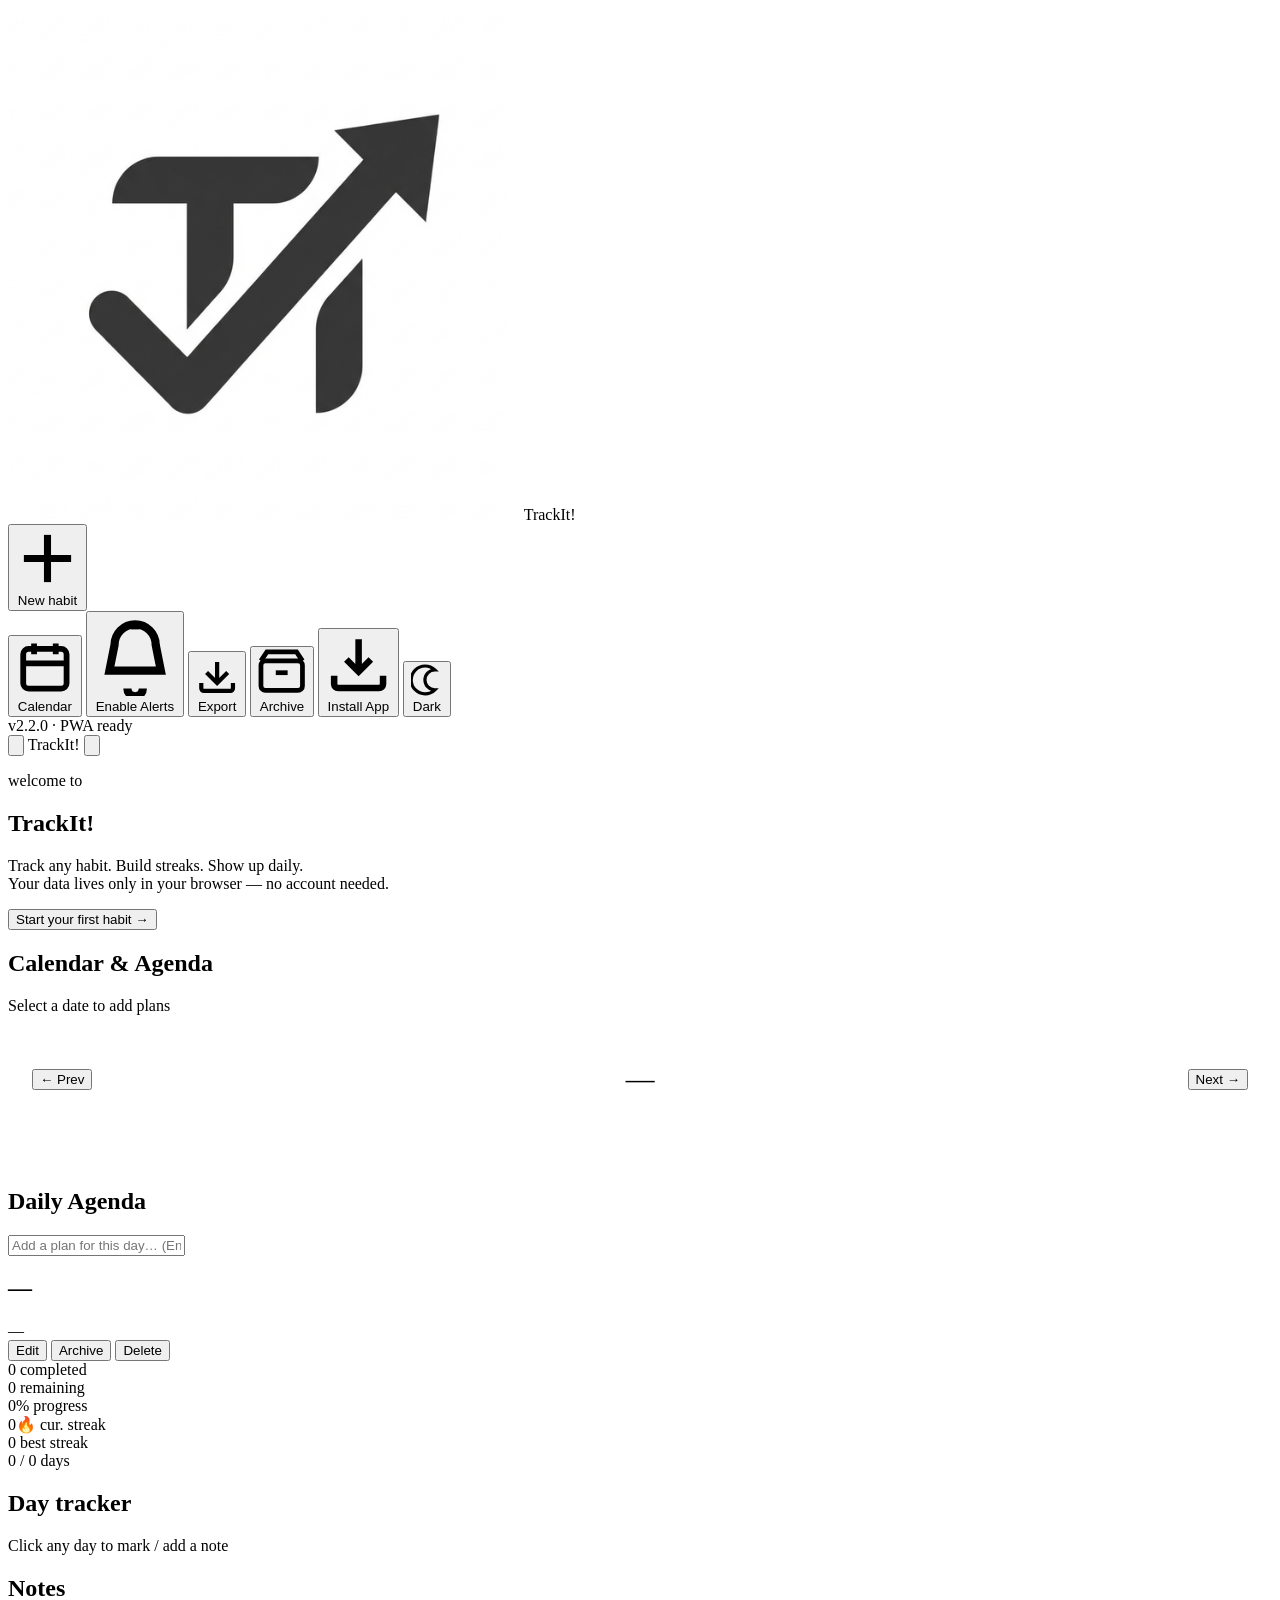
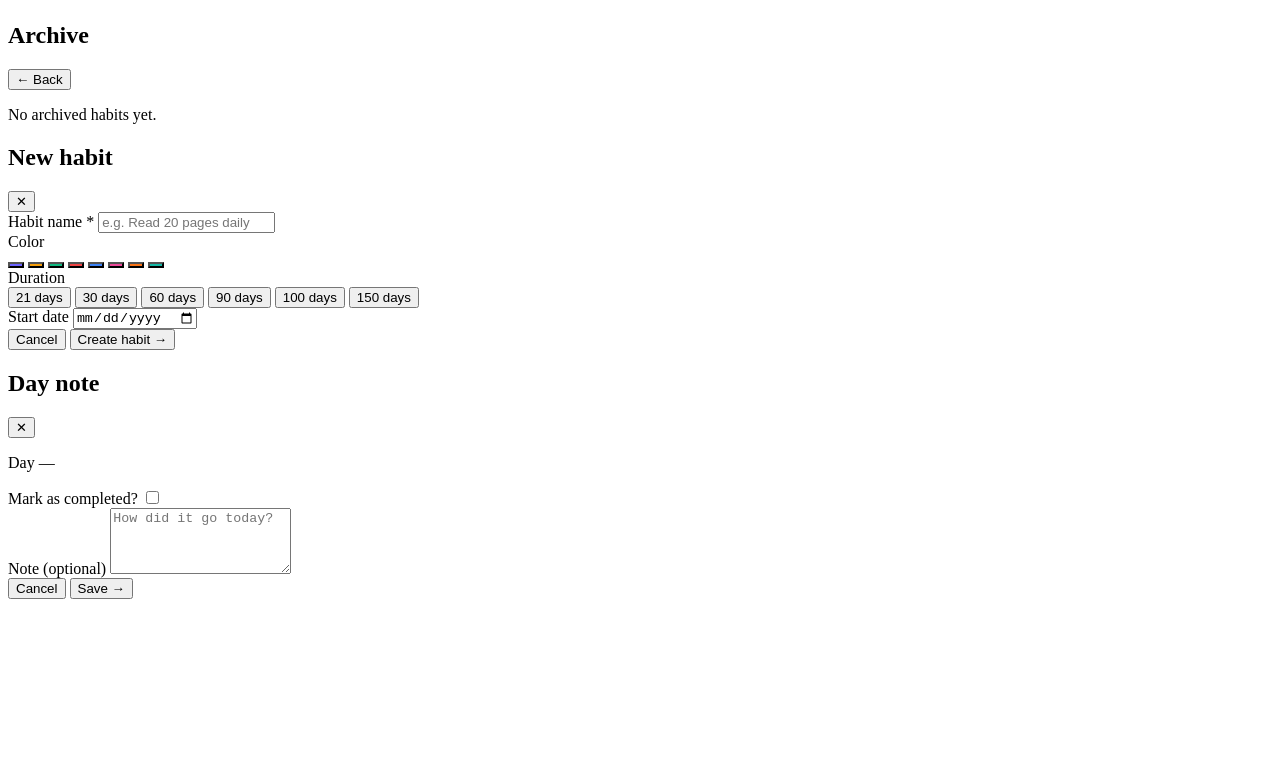
==== commit 4d68c598: "Update index.html" ====
--- a/index.html
+++ b/index.html
@@ -3,250 +3,291 @@
 <head>
   <meta charset="UTF-8" />
   <meta name="viewport" content="width=device-width, initial-scale=1.0" />
-  <meta name="description" content="TrackIt! — Advanced daily habit and challenge tracker with calendar and offline notifications." />
+  <meta name="description" content="TrackIt! — Daily habit & challenge tracker with calendar and offline notifications." />
   <title>TrackIt! — Daily Habit & Challenge Tracker</title>
-  
+
   <meta name="apple-mobile-web-app-capable" content="yes">
+  <meta name="mobile-web-app-capable" content="yes">
   <meta name="apple-mobile-web-app-status-bar-style" content="black-translucent">
   <meta name="apple-mobile-web-app-title" content="TrackIt!">
   <link rel="apple-touch-icon" href="icon-192.png">
-  
+  <link rel="icon" type="image/png" href="icon-192.png" />
+  <link rel="manifest" href="manifest.json">
+
   <link rel="preconnect" href="https://fonts.googleapis.com" />
   <link rel="preconnect" href="https://fonts.gstatic.com" crossorigin />
   <link href="https://fonts.googleapis.com/css2?family=Instrument+Serif:ital@0;1&family=DM+Mono:wght@300;400;500&family=Manrope:wght@300;400;500;600;700&display=swap" rel="stylesheet" />
-  <link rel="icon" type="image/png" href="icon-192.png" />
-  
-  <link rel="stylesheet" href="/style.css" />
-  <link rel="manifest" href="/manifest.json">
-  
+
+  <link rel="stylesheet" href="style.css" />
+
   <script>
-    if('serviceWorker' in navigator) {
-      navigator.serviceWorker.register('sw.js');
+    if ('serviceWorker' in navigator) {
+      window.addEventListener('load', () => {
+        navigator.serviceWorker.register('sw.js').then(reg => {
+          console.log('SW registered:', reg.scope);
+        }).catch(err => console.warn('SW failed:', err));
+      });
     }
   </script>
 </head>
 <body>
 
-  <div class="app" id="app">
-
-    <aside class="sidebar" id="sidebar">
-      <div class="sidebar-top">
-        <div class="brand">
-          <img src="icon-192.png" alt="Logo" style="width: 30px; height: 30px; border-radius: 4px; object-fit: cover;">
-          <span class="brand-name">TrackIt<span class="brand-dot">!</span></span>
-        </div>
-        <button class="btn-new-habit" id="btnNewHabit" title="New habit (N)">
-          <svg viewBox="0 0 16 16" fill="none" stroke="currentColor" stroke-width="1.8"><line x1="8" y1="2" x2="8" y2="14"/><line x1="2" y1="8" x2="14" y2="8"/></svg>
-          New habit
-        </button>
-      </div>
-
-      <nav class="habit-list" id="habitList" aria-label="Your habits"></nav>
-
-      <div class="sidebar-bottom">
-        <button class="sb-action" id="btnShowCalendar" title="View Calendar & Agenda">
-          <svg viewBox="0 0 16 16" fill="none" stroke="currentColor" stroke-width="1.6"><rect x="2" y="3" width="12" height="11" rx="1.5"/><path d="M11 1.5v3M5 1.5v3M2 7h12"/></svg>
-          Calendar
-        </button>
-        <button class="sb-action" id="btnEnableNotif" title="Enable Offline Alerts">
-          <svg viewBox="0 0 16 16" fill="none" stroke="currentColor" stroke-width="1.6"><path d="M8 14A4 4 0 008 6a4 4 0 000 8z"/><path d="M8 2v2M6.5 14.5A1.5 1.5 0 009.5 14.5"/></svg>
-          Enable Alerts
-        </button>
-
-        <button class="sb-action" id="btnArchive" title="View archived habits">
-          <svg viewBox="0 0 16 16" fill="none" stroke="currentColor" stroke-width="1.6"><rect x="1" y="4" width="14" height="10" rx="1.5"/><path d="M1 4l2-3h10l2 3"/><line x1="6" y1="8" x2="10" y2="8"/></svg>
-          Archive
-        </button>
-        <button class="sb-action" id="btnInstallApp" title="Install TrackIt! App" style="display: none;">
-          <svg viewBox="0 0 16 16" fill="none" stroke="currentColor" stroke-width="1.6"><path d="M14 11v2a1 1 0 01-1 1H3a1 1 0 01-1-1v-2"/><path d="M8 3v8M4 7l4 4 4-4"/></svg>
-          Install App
-        </button>
-        <button class="sb-action" id="btnTheme" title="Toggle theme (T)">
-          <svg viewBox="0 0 16 16" fill="none" stroke="currentColor" stroke-width="1.6" id="themeIconSvg"><path d="M12 3a7 7 0 100 10A5 5 0 0112 3z" stroke="currentColor" stroke-width="1.6" fill="none"/></svg>
-          <span id="themeLabel">Dark</span>
-        </button>
-        <div class="sidebar-version">v2.1.0 · with calendar</div>
-      </div>
-    </aside>
-
-    <div class="topbar" id="topbar">
-      <button class="topbar-menu" id="btnMobileMenu" aria-label="Menu">
-        <svg viewBox="0 0 16 16" fill="none" stroke="currentColor" stroke-width="1.8"><line x1="2" y1="4" x2="14" y2="4"/><line x1="2" y1="8" x2="14" y2="8"/><line x1="2" y1="12" x2="14" y2="12"/></svg>
-      </button>
-      <span class="topbar-title" id="topbarTitle">TrackIt!</span>
-      <button class="topbar-add" id="btnMobileNew" aria-label="New habit">
+<div class="app" id="app">
+
+  <!-- ── SIDEBAR ── -->
+  <aside class="sidebar" id="sidebar">
+    <div class="sidebar-top">
+      <div class="brand">
+        <img src="icon-192.png" alt="Logo" class="brand-icon" onerror="this.style.display='none'">
+        <span class="brand-name">TrackIt<span class="brand-dot">!</span></span>
+      </div>
+      <button class="btn-new-habit" id="btnNewHabit" title="New habit (N)">
         <svg viewBox="0 0 16 16" fill="none" stroke="currentColor" stroke-width="1.8"><line x1="8" y1="2" x2="8" y2="14"/><line x1="2" y1="8" x2="14" y2="8"/></svg>
-      </button>
-    </div>
-
-    <main class="main" id="main">
-
-      <section class="view" id="viewEmpty">
-        <div class="empty-state">
-          <p class="empty-eyebrow">welcome to</p>
-          <h1 class="empty-title">TrackIt<span class="empty-accent">!</span></h1>
-          <p class="empty-sub">Track any habit. Build streaks. Show up daily.<br/>Your data lives only in your browser — no account needed.</p>
-          <button class="btn-primary-lg" id="btnEmptyNew">Start your first habit →</button>
-        </div>
-      </section>
-
-      <section class="view hidden" id="viewCalendar">
-        <header class="detail-header">
-          <h1 class="detail-title">Calendar & Agenda</h1>
-          <span class="detail-meta">Plan your day, track your events</span>
-        </header>
-        <div class="calendar-container">
-          <div class="cal-header">
-            <button class="action-btn" id="btnPrevMonth">← Prev</button>
-            <h2 id="currentMonthLabel" class="cal-month-title">March 2026</h2>
-            <button class="action-btn" id="btnNextMonth">Next →</button>
+        New habit
+      </button>
+    </div>
+
+    <nav class="habit-list" id="habitList" aria-label="Your habits"></nav>
+
+    <div class="sidebar-bottom">
+      <button class="sb-action" id="btnShowCalendar" title="Calendar & Agenda">
+        <svg viewBox="0 0 16 16" fill="none" stroke="currentColor" stroke-width="1.6"><rect x="2" y="3" width="12" height="11" rx="1.5"/><path d="M11 1.5v3M5 1.5v3M2 7h12"/></svg>
+        Calendar
+      </button>
+      <button class="sb-action" id="btnEnableNotif" title="Enable Alerts">
+        <svg viewBox="0 0 16 16" fill="none" stroke="currentColor" stroke-width="1.6"><path d="M13 11H3l1-5a4 4 0 018 0l1 5z"/><path d="M6.5 14.5A1.5 1.5 0 009.5 14.5"/><line x1="8" y1="2" x2="8" y2="3"/></svg>
+        Enable Alerts
+      </button>
+      <button class="sb-action" id="btnExport" title="Export Data">
+        <svg viewBox="0 0 16 16" fill="none" stroke="currentColor" stroke-width="1.6"><path d="M14 11v2a1 1 0 01-1 1H3a1 1 0 01-1-1v-2"/><path d="M8 3v8M4 7l4 4 4-4"/></svg>
+        Export
+      </button>
+      <button class="sb-action" id="btnArchive" title="Archived habits">
+        <svg viewBox="0 0 16 16" fill="none" stroke="currentColor" stroke-width="1.6"><rect x="1" y="4" width="14" height="10" rx="1.5"/><path d="M1 4l2-3h10l2 3"/><line x1="6" y1="8" x2="10" y2="8"/></svg>
+        Archive
+      </button>
+      <button class="sb-action hidden" id="btnInstallApp" title="Install App">
+        <svg viewBox="0 0 16 16" fill="none" stroke="currentColor" stroke-width="1.6"><path d="M14 11v2a1 1 0 01-1 1H3a1 1 0 01-1-1v-2"/><path d="M8 2v8M5 7l3 3 3-3"/></svg>
+        Install App
+      </button>
+      <button class="sb-action" id="btnTheme" title="Toggle theme (T)">
+        <svg viewBox="0 0 16 16" fill="none" stroke="currentColor" stroke-width="1.6" id="themeIconSvg"><path d="M12 3a7 7 0 100 10A5 5 0 0112 3z" fill="none"/></svg>
+        <span id="themeLabel">Dark</span>
+      </button>
+      <div class="sidebar-version">v2.2.0 · PWA ready</div>
+    </div>
+  </aside>
+
+  <!-- ── TOPBAR (mobile) ── -->
+  <div class="topbar" id="topbar">
+    <button class="topbar-menu" id="btnMobileMenu" aria-label="Menu">
+      <svg viewBox="0 0 16 16" fill="none" stroke="currentColor" stroke-width="1.8"><line x1="2" y1="4" x2="14" y2="4"/><line x1="2" y1="8" x2="14" y2="8"/><line x1="2" y1="12" x2="14" y2="12"/></svg>
+    </button>
+    <span class="topbar-title" id="topbarTitle">TrackIt!</span>
+    <button class="topbar-add" id="btnMobileNew" aria-label="New habit">
+      <svg viewBox="0 0 16 16" fill="none" stroke="currentColor" stroke-width="1.8"><line x1="8" y1="2" x2="8" y2="14"/><line x1="2" y1="8" x2="14" y2="8"/></svg>
+    </button>
+  </div>
+
+  <!-- ── MAIN CONTENT ── -->
+  <main class="main" id="main">
+
+    <!-- Empty state -->
+    <section class="view" id="viewEmpty">
+      <div class="empty-state">
+        <p class="empty-eyebrow">welcome to</p>
+        <h1 class="empty-title">TrackIt<span class="empty-accent">!</span></h1>
+        <p class="empty-sub">Track any habit. Build streaks. Show up daily.<br/>Your data lives only in your browser — no account needed.</p>
+        <button class="btn-primary-lg" id="btnEmptyNew">Start your first habit →</button>
+      </div>
+    </section>
+
+    <!-- Calendar view -->
+    <section class="view hidden" id="viewCalendar">
+      <header class="detail-header">
+        <h1 class="detail-title">Calendar & Agenda</h1>
+        <span class="detail-meta" id="calSelectedDateLabel">Select a date to add plans</span>
+      </header>
+
+      <div class="calendar-container">
+        <div class="cal-header">
+          <button class="action-btn" id="btnPrevMonth">← Prev</button>
+          <h2 id="currentMonthLabel" class="cal-month-title">—</h2>
+          <button class="action-btn" id="btnNextMonth">Next →</button>
+        </div>
+        <div class="cal-grid" id="fullCalendarGrid"></div>
+      </div>
+
+      <!-- Habit heat view for selected date -->
+      <div class="cal-habits-strip" id="calHabitsStrip"></div>
+
+      <div class="agenda-container">
+        <h2 class="grid-title">Daily Agenda</h2>
+        <div class="form-field" style="margin-bottom:12px;">
+          <input class="form-input" type="text" id="inputNewEvent" maxlength="200"
+                 placeholder="Add a plan for this day… (Enter to save)" />
+        </div>
+        <div class="notes-list" id="agendaList"></div>
+      </div>
+    </section>
+
+    <!-- Habit detail -->
+    <section class="view hidden" id="viewDetail">
+      <header class="detail-header">
+        <div class="detail-title-row">
+          <div class="detail-color-dot" id="detailColorDot"></div>
+          <h1 class="detail-title" id="detailTitle">—</h1>
+          <div class="detail-badge" id="detailBadge"></div>
+        </div>
+        <div class="detail-meta-row">
+          <span class="detail-meta" id="detailMeta">—</span>
+          <div class="detail-actions">
+            <button class="action-btn" id="btnEditHabit">Edit</button>
+            <button class="action-btn" id="btnArchiveHabit">Archive</button>
+            <button class="action-btn danger" id="btnDeleteHabit">Delete</button>
           </div>
-          <div class="cal-grid" id="fullCalendarGrid">
-            </div>
-        </div>
-        <div class="agenda-container" id="agendaSection">
-          <h2 class="grid-title" style="margin-top:30px;">Daily Agenda</h2>
-          <div class="form-field" style="margin-bottom: 15px;">
-            <input class="form-input" type="text" id="inputNewEvent" placeholder="E.g., Physics Exam prep at 4 PM... (Press Enter to add)" />
-          </div>
-          <div class="notes-list" id="agendaList">
-            </div>
-        </div>
-      </section>
-
-      <section class="view hidden" id="viewDetail">
-        <header class="detail-header">
-          <div class="detail-title-row">
-            <div class="detail-color-dot" id="detailColorDot"></div>
-            <h1 class="detail-title" id="detailTitle">—</h1>
-            <div class="detail-badge" id="detailBadge"></div>
-          </div>
-          <div class="detail-meta-row">
-            <span class="detail-meta" id="detailMeta">—</span>
-            <div class="detail-actions">
-              <button class="action-btn" id="btnEditHabit" title="Edit habit">Edit</button>
-              <button class="action-btn danger" id="btnDeleteHabit" title="Delete habit">Delete</button>
-            </div>
-          </div>
-        </header>
-
-        <div class="stats-strip">
-          <div class="stat-card">
-            <span class="stat-num" id="statCompleted">0</span>
-            <span class="stat-lbl">completed</span>
-          </div>
-          <div class="stat-card">
-            <span class="stat-num" id="statRemaining">0</span>
-            <span class="stat-lbl">remaining</span>
-          </div>
-          <div class="stat-card accent-card">
-            <span class="stat-num" id="statPercent">0%</span>
-            <span class="stat-lbl">progress</span>
-          </div>
-          <div class="stat-card">
-            <span class="stat-num" id="statStreak">0</span>
-            <span class="stat-lbl">cur. streak</span>
-          </div>
-        </div>
-
-        <div class="progress-wrap">
-          <div class="progress-track">
-            <div class="progress-fill" id="progressFill"></div>
-          </div>
-          <span class="progress-label" id="progressLabel">0 / 0 days</span>
-        </div>
-
-        <div class="grid-section">
-          <div class="grid-header">
-            <h2 class="grid-title">Day tracker</h2>
-          </div>
-          <div class="day-grid" id="dayGrid" role="list" aria-label="Day grid"></div>
-        </div>
-
-        <div class="notes-section" id="notesSection">
-          <h2 class="notes-title">Notes <span class="notes-count" id="notesCount"></span></h2>
-          <div class="notes-list" id="notesList"></div>
-        </div>
-      </section>
-
-      <section class="view hidden" id="viewArchive">
-        <header class="arch-header">
-          <h1 class="arch-title">Archive</h1>
-          <button class="text-btn" id="btnBackFromArchive">← Back</button>
-        </header>
-        <div class="arch-list" id="archList"></div>
-        <p class="arch-empty hidden" id="archEmpty">No archived habits yet.</p>
-      </section>
-
-    </main>
+        </div>
+      </header>
+
+      <div class="stats-strip">
+        <div class="stat-card">
+          <span class="stat-num" id="statCompleted">0</span>
+          <span class="stat-lbl">completed</span>
+        </div>
+        <div class="stat-card">
+          <span class="stat-num" id="statRemaining">0</span>
+          <span class="stat-lbl">remaining</span>
+        </div>
+        <div class="stat-card accent-card">
+          <span class="stat-num" id="statPercent">0%</span>
+          <span class="stat-lbl">progress</span>
+        </div>
+        <div class="stat-card">
+          <span class="stat-num" id="statStreak">0🔥</span>
+          <span class="stat-lbl">cur. streak</span>
+        </div>
+        <div class="stat-card">
+          <span class="stat-num" id="statBest">0</span>
+          <span class="stat-lbl">best streak</span>
+        </div>
+      </div>
+
+      <div class="progress-wrap">
+        <div class="progress-track">
+          <div class="progress-fill" id="progressFill"></div>
+        </div>
+        <span class="progress-label" id="progressLabel">0 / 0 days</span>
+      </div>
+
+      <div class="grid-section">
+        <div class="grid-header">
+          <h2 class="grid-title">Day tracker</h2>
+          <span class="grid-hint">Click any day to mark / add a note</span>
+        </div>
+        <div class="day-grid" id="dayGrid" role="list" aria-label="Day grid"></div>
+      </div>
+
+      <div class="notes-section" id="notesSection">
+        <h2 class="notes-title">Notes <span class="notes-count" id="notesCount"></span></h2>
+        <div class="notes-list" id="notesList"></div>
+      </div>
+    </section>
+
+    <!-- Archive view -->
+    <section class="view hidden" id="viewArchive">
+      <header class="arch-header">
+        <h1 class="arch-title">Archive</h1>
+        <button class="text-btn" id="btnBackFromArchive">← Back</button>
+      </header>
+      <div class="arch-list" id="archList"></div>
+      <p class="arch-empty hidden" id="archEmpty">No archived habits yet.</p>
+    </section>
+
+  </main>
+</div>
+
+<div class="sidebar-overlay hidden" id="sidebarOverlay"></div>
+
+<!-- ── MODALS ── -->
+<!-- Habit Modal -->
+<div class="modal-backdrop hidden" id="modalHabit" role="dialog" aria-modal="true" aria-labelledby="modalHabitTitle">
+  <div class="modal">
+    <div class="modal-header">
+      <h2 class="modal-title" id="modalHabitTitle">New habit</h2>
+      <button class="modal-close" id="btnCloseHabitModal" aria-label="Close">✕</button>
+    </div>
+    <div class="modal-body">
+      <div class="form-field">
+        <label class="form-label" for="inputHabitName">Habit name *</label>
+        <input class="form-input" type="text" id="inputHabitName" placeholder="e.g. Read 20 pages daily" maxlength="70" autocomplete="off" />
+      </div>
+      <div class="form-field">
+        <label class="form-label">Color</label>
+        <div class="color-picker-row" id="colorPickerRow">
+          <button class="color-swatch active" data-color="#6c63ff" style="background:#6c63ff;" title="Purple"></button>
+          <button class="color-swatch" data-color="#f59e0b" style="background:#f59e0b;" title="Amber"></button>
+          <button class="color-swatch" data-color="#10b981" style="background:#10b981;" title="Green"></button>
+          <button class="color-swatch" data-color="#ef4444" style="background:#ef4444;" title="Red"></button>
+          <button class="color-swatch" data-color="#3b82f6" style="background:#3b82f6;" title="Blue"></button>
+          <button class="color-swatch" data-color="#ec4899" style="background:#ec4899;" title="Pink"></button>
+          <button class="color-swatch" data-color="#f97316" style="background:#f97316;" title="Orange"></button>
+          <button class="color-swatch" data-color="#14b8a6" style="background:#14b8a6;" title="Teal"></button>
+        </div>
+      </div>
+      <div class="form-field">
+        <label class="form-label">Duration</label>
+        <div class="dur-grid">
+          <button class="dur-btn active" data-days="21">21 days</button>
+          <button class="dur-btn" data-days="30">30 days</button>
+          <button class="dur-btn" data-days="60">60 days</button>
+          <button class="dur-btn" data-days="90">90 days</button>
+          <button class="dur-btn" data-days="100">100 days</button>
+          <button class="dur-btn" data-days="150">150 days</button>
+        </div>
+      </div>
+      <div class="form-field">
+        <label class="form-label" for="inputStartDate">Start date</label>
+        <input class="form-input" type="date" id="inputStartDate" />
+      </div>
+    </div>
+    <div class="modal-footer">
+      <button class="btn-ghost" id="btnCancelHabit">Cancel</button>
+      <button class="btn-primary-sm" id="btnSaveHabit">Create habit →</button>
+    </div>
   </div>
-
-  <div class="sidebar-overlay hidden" id="sidebarOverlay"></div>
-
-  <div class="modal-backdrop hidden" id="modalHabit" role="dialog" aria-modal="true" aria-labelledby="modalHabitTitle">
-    <div class="modal">
-      <div class="modal-header">
-        <h2 class="modal-title" id="modalHabitTitle">New habit</h2>
-        <button class="modal-close" id="btnCloseHabitModal" aria-label="Close">✕</button>
-      </div>
-      <div class="modal-body">
-        <div class="form-field">
-          <label class="form-label" for="inputHabitName">Habit name *</label>
-          <input class="form-input" type="text" id="inputHabitName" placeholder="e.g. Read 20 pages daily" maxlength="70" autocomplete="off" />
-        </div>
-        <div class="form-field">
-          <label class="form-label">Duration</label>
-          <div class="dur-grid">
-            <button class="dur-btn active" data-days="21">21 days</button>
-            <button class="dur-btn" data-days="30">30 days</button>
-            <button class="dur-btn" data-days="60">60 days</button>
-            <button class="dur-btn" data-days="90">90 days</button>
-            <button class="dur-btn" data-days="100">100 days</button>
-            <button class="dur-btn" data-days="150">150 days</button>
-          </div>
-        </div>
-        <div class="form-field">
-          <label class="form-label" for="inputStartDate">Start date</label>
-          <input class="form-input" type="date" id="inputStartDate" />
-        </div>
-      </div>
-      <div class="modal-footer">
-        <button class="btn-ghost" id="btnCancelHabit">Cancel</button>
-        <button class="btn-primary-sm" id="btnSaveHabit">Create habit →</button>
-      </div>
+</div>
+
+<!-- Day Note Modal -->
+<div class="modal-backdrop hidden" id="modalNote" role="dialog" aria-modal="true" aria-labelledby="modalNoteTitle">
+  <div class="modal modal-sm">
+    <div class="modal-header">
+      <h2 class="modal-title" id="modalNoteTitle">Day note</h2>
+      <button class="modal-close" id="btnCloseNoteModal" aria-label="Close">✕</button>
+    </div>
+    <div class="modal-body">
+      <p class="note-day-label" id="noteDayLabel">Day —</p>
+      <div class="note-toggle-row">
+        <span>Mark as completed?</span>
+        <label class="toggle-switch">
+          <input type="checkbox" id="noteDoneCheckbox" />
+          <span class="toggle-track"><span class="toggle-thumb"></span></span>
+        </label>
+      </div>
+      <div class="form-field">
+        <label class="form-label" for="inputNoteText">Note (optional)</label>
+        <textarea class="form-textarea" id="inputNoteText" placeholder="How did it go today?" rows="4" maxlength="500"></textarea>
+      </div>
+    </div>
+    <div class="modal-footer">
+      <button class="btn-ghost" id="btnCancelNote">Cancel</button>
+      <button class="btn-primary-sm" id="btnSaveNote">Save →</button>
     </div>
   </div>
-
-  <div class="modal-backdrop hidden" id="modalNote" role="dialog" aria-modal="true" aria-labelledby="modalNoteTitle">
-    <div class="modal modal-sm">
-      <div class="modal-header">
-        <h2 class="modal-title" id="modalNoteTitle">Day note</h2>
-        <button class="modal-close" id="btnCloseNoteModal" aria-label="Close">✕</button>
-      </div>
-      <div class="modal-body">
-        <p class="note-day-label" id="noteDayLabel">Day — </p>
-        <div class="note-toggle-row">
-          <span>Mark as completed?</span>
-          <label class="toggle-switch">
-            <input type="checkbox" id="noteDoneCheckbox" />
-            <span class="toggle-track"><span class="toggle-thumb"></span></span>
-          </label>
-        </div>
-        <div class="form-field">
-          <label class="form-label" for="inputNoteText">Note (optional)</label>
-          <textarea class="form-textarea" id="inputNoteText" placeholder="How did it go today?" rows="4" maxlength="500"></textarea>
-        </div>
-      </div>
-      <div class="modal-footer">
-        <button class="btn-ghost" id="btnCancelNote">Cancel</button>
-        <button class="btn-primary-sm" id="btnSaveNote">Save →</button>
-      </div>
-    </div>
-  </div>
-
-  <div class="toast-container" id="toastContainer" aria-live="polite"></div>
-  <canvas id="confettiCanvas" aria-hidden="true"></canvas>
-
-<script src="/script.js"></script>
+</div>
+
+<div class="toast-container" id="toastContainer" aria-live="polite"></div>
+<canvas id="confettiCanvas" aria-hidden="true"></canvas>
+
+<script src="script.js"></script>
 </body>
 </html>
